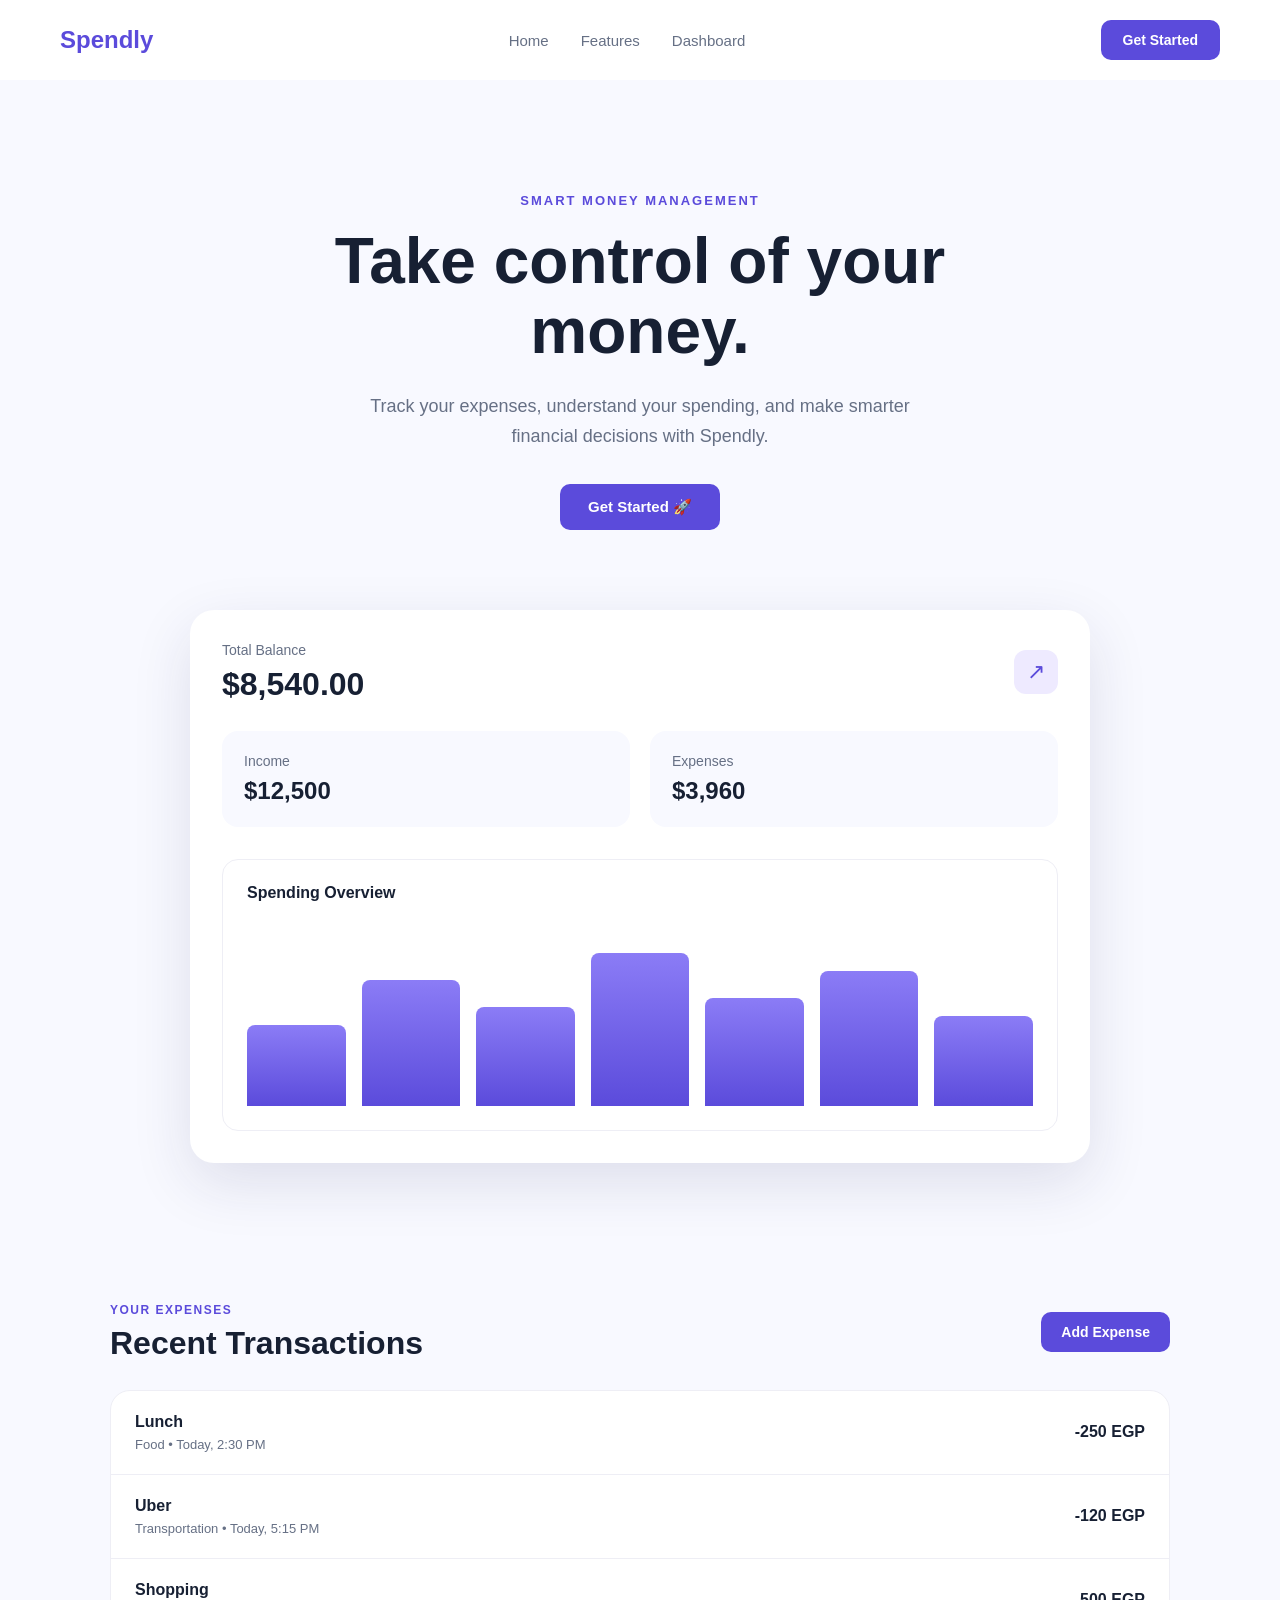
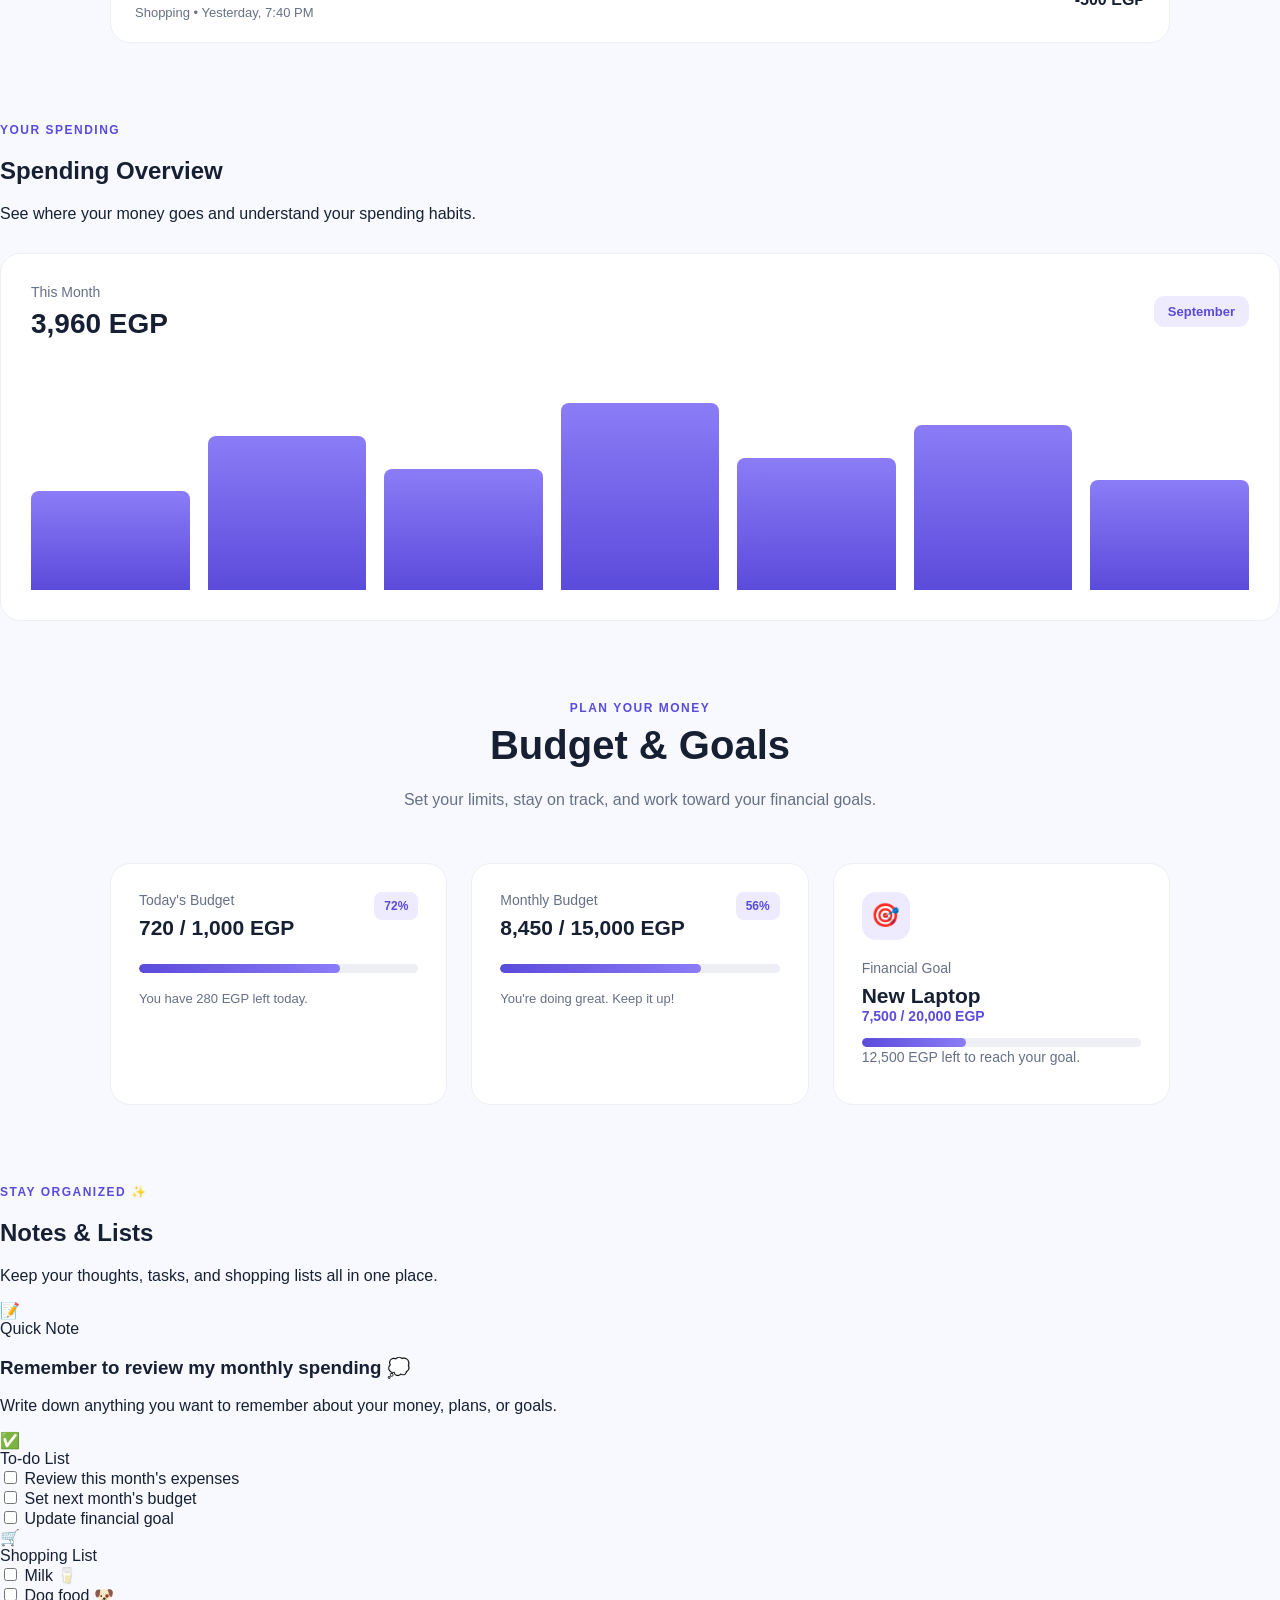
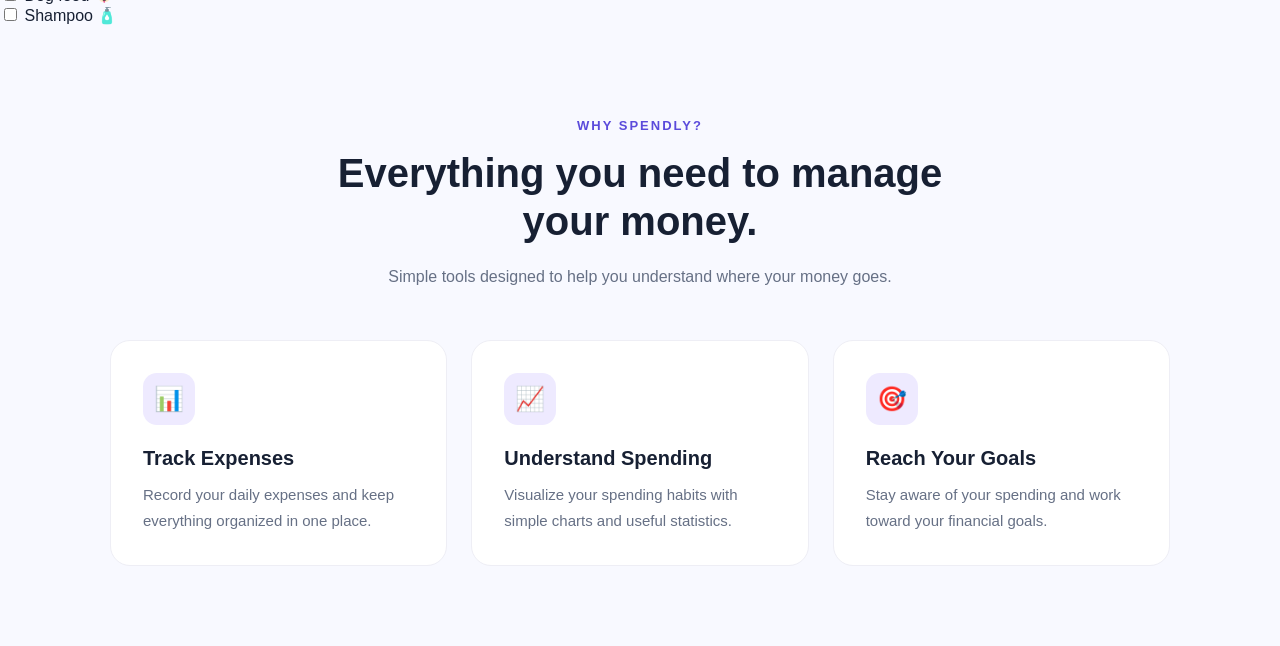
==== index.html @ 8b94278c "Create Spendly project foundation" ====
<!DOCTYPE html>
<html lang="en">

<head>
    <meta charset="UTF-8">
    <meta name="viewport" content="width=device-width, initial-scale=1.0">

    <title>Spendly</title>
    <link rel="icon" type="image/png" href="assets\spendly-logo.png"> 

    <link rel="stylesheet" href="style.css">
</head>

<body>

    <header>

        <div class="logo">Spendly</div>

        <nav>
            <a href="#">Home</a>
            <a href="#">Features</a>
            <a href="#">Dashboard</a>
        </nav>

        <button>Get Started</button>

    </header>


    <section class="hero">

        <p class="hero-label">SMART MONEY MANAGEMENT</p>

        <h1>Take control of your money.</h1>

        <p class="hero-text">
            Track your expenses, understand your spending,
            and make smarter financial decisions with Spendly.
        </p>

        <button onclick="window.location.href='pages/login.html'">
    Get Started 🚀
</button>

    </section>


    <section class="dashboard-preview">

        <div class="dashboard-header">

            <div>
                <p>Total Balance</p>
                <h2>$8,540.00</h2>
            </div>

            <span>↗</span>

        </div>


        <div class="stats">

            <div class="stat-card">
                <p>Income</p>
                <h3>$12,500</h3>
            </div>

            <div class="stat-card">
                <p>Expenses</p>
                <h3>$3,960</h3>
            </div>

        </div>


        <div class="spending">

            <p>Spending Overview</p>

            <div class="bars">

                <span></span>
                <span></span>
                <span></span>
                <span></span>
                <span></span>
                <span></span>
                <span></span>

            </div>

        </div>

    </section>


    <section class="transactions">

        <div class="transactions-header">

            <div>

                <p class="section-label">YOUR EXPENSES</p>

                <h2>Recent Transactions</h2>

            </div>

            <button>Add Expense</button>

        </div>


        <div class="transaction-list">

            <div class="transaction">

                <div>
                    <h3>Lunch</h3>
                    <p>Food • Today, 2:30 PM</p>
                </div>

                <span>-250 EGP</span>

            </div>


            <div class="transaction">

                <div>
                    <h3>Uber</h3>
                    <p>Transportation • Today, 5:15 PM</p>
                </div>

                <span>-120 EGP</span>

            </div>


            <div class="transaction">

                <div>
                    <h3>Shopping</h3>
                    <p>Shopping • Yesterday, 7:40 PM</p>
                </div>

                <span>-500 EGP</span>

            </div>

        </div>

    </section>


    <section class="spending-overview">

        <p class="section-label">YOUR SPENDING</p>

        <h2>Spending Overview</h2>

        <p class="overview-description">
            See where your money goes and understand your spending habits.
        </p>


        <div class="overview-card">

            <div class="overview-top">

                <div>
                    <p>This Month</p>
                    <h3>3,960 EGP</h3>
                </div>

                <span>September</span>

            </div>


            <div class="chart">

                <div class="chart-bar"></div>
                <div class="chart-bar"></div>
                <div class="chart-bar"></div>
                <div class="chart-bar"></div>
                <div class="chart-bar"></div>
                <div class="chart-bar"></div>
                <div class="chart-bar"></div>

            </div>

        </div>

    </section>


    <section class="budget-goals">

        <p class="section-label">PLAN YOUR MONEY</p>

        <h2>Budget & Goals</h2>

        <p class="budget-description">
            Set your limits, stay on track, and work toward your financial goals.
        </p>


        <div class="budget-grid">

            <div class="budget-card">

                <div class="budget-card-top">

                    <div>
                        <p>Today's Budget</p>
                        <h3>720 / 1,000 EGP</h3>
                    </div>

                    <span>72%</span>

                </div>


                <div class="progress-bar">
                    <div class="progress"></div>
                </div>


                <p class="budget-message">
                    You have 280 EGP left today.
                </p>

            </div>


            <div class="budget-card">

                <div class="budget-card-top">

                    <div>
                        <p>Monthly Budget</p>
                        <h3>8,450 / 15,000 EGP</h3>
                    </div>

                    <span>56%</span>

                </div>


                <div class="progress-bar">
                    <div class="progress"></div>
                </div>


                <p class="budget-message">
                    You're doing great. Keep it up!
                </p>

            </div>


            <div class="goal-card">

                <div class="goal-icon">🎯</div>

                <p>Financial Goal</p>

                <h3>New Laptop</h3>

                <span>7,500 / 20,000 EGP</span>

                <div class="progress-bar">
                    <div class="goal-progress"></div>
                </div>

                <p class="budget-message">
                    12,500 EGP left to reach your goal.
                </p>

            </div>

        </div>

    </section>





<section class="productivity">

    <p class="section-label">STAY ORGANIZED ✨</p>

    <h2>Notes & Lists</h2>

    <p class="productivity-description">
        Keep your thoughts, tasks, and shopping lists all in one place.
    </p>

    <div class="productivity-grid">

        <div class="notes-card">

            <div class="productivity-card-header">
                <div class="productivity-icon">📝</div>
                <span>Quick Note</span>
            </div>

            <h3>Remember to review my monthly spending 💭</h3>

            <p>
                Write down anything you want to remember about your money,
                plans, or goals.
            </p>

        </div>


        <div class="list-card">

            <div class="productivity-card-header">
                <div class="productivity-icon">✅</div>
                <span>To-do List</span>
            </div>

            <div class="list-item">
                <input type="checkbox">
                <span>Review this month's expenses</span>
            </div>

            <div class="list-item">
                <input type="checkbox">
                <span>Set next month's budget</span>
            </div>

            <div class="list-item">
                <input type="checkbox">
                <span>Update financial goal</span>
            </div>

        </div>


        <div class="list-card">

            <div class="productivity-card-header">
                <div class="productivity-icon">🛒</div>
                <span>Shopping List</span>
            </div>

            <div class="list-item">
                <input type="checkbox">
                <span>Milk 🥛</span>
            </div>

            <div class="list-item">
                <input type="checkbox">
                <span>Dog food 🐶</span>
            </div>

            <div class="list-item">
                <input type="checkbox">
                <span>Shampoo 🧴</span>
            </div>

        </div>

    </div>

</section>































    <section class="features">

        <p class="features-label">WHY SPENDLY?</p>

        <h2>Everything you need to manage your money.</h2>

        <p class="features-description">
            Simple tools designed to help you understand
            where your money goes.
        </p>


        <div class="feature-cards">

            <div class="feature-card">

                <div class="feature-icon">📊</div>

                <h3>Track Expenses</h3>

                <p>
                    Record your daily expenses and keep
                    everything organized in one place.
                </p>

            </div>


            <div class="feature-card">

                <div class="feature-icon">📈</div>

                <h3>Understand Spending</h3>

                <p>
                    Visualize your spending habits with
                    simple charts and useful statistics.
                </p>

            </div>


            <div class="feature-card">

                <div class="feature-icon">🎯</div>

                <h3>Reach Your Goals</h3>

                <p>
                    Stay aware of your spending and work
                    toward your financial goals.
                </p>

            </div>

        </div>

    </section>


</body>

</html>
---- style.css ----
* {
    box-sizing: border-box;
}

body {
    margin: 0;
    font-family: Arial, sans-serif;
    background-color: #f8f9ff;
    color: #172033;
}



header {
    display: flex;
    align-items: center;
    justify-content: space-between;

    padding: 20px 60px;

    background-color: white;
}

.logo {
    font-size: 24px;
    font-weight: 700;
    color: #5b4bdb;
   cursor: pointer;
}





nav {
    display: flex;
    gap: 32px;
}

nav a {
    text-decoration: none;
    color: #667085;
    font-size: 15px;
    transition: color 0.3s ease;
}

nav a:hover {
    color: #5b4bdb;
}






.hero {
    text-align: center;
    padding: 100px 20px 80px;
}

.hero-label {
    color: #5b4bdb;
    font-size: 13px;
    font-weight: 700;
    letter-spacing: 2px;
    margin-bottom: 18px;
}



.hero h1 {
    font-size: 64px;
    line-height: 1.1;
    max-width: 750px;
    margin: 0 auto 24px;
    color: #172033;
}



.hero-text {
    max-width: 600px;
    margin: 0 auto 32px;

    font-size: 18px;
    line-height: 1.7;

    color: #667085;
}



.hero button {
    border: none;

    background-color: #5b4bdb;
    color: white;

    padding: 14px 28px;

    border-radius: 10px;

    font-size: 15px;
    font-weight: 600;

    cursor: pointer;

    transition: 0.3s ease;
}


.hero button:hover {
    transform: translateY(-2px);
    box-shadow: 0 8px 20px rgba(91, 75, 219, 0.25);
}


header button {
    border: none;
    background-color: #5b4bdb;
    color: white;

    padding: 12px 22px;

    border-radius: 10px;

    font-size: 14px;
    font-weight: 600;

    cursor: pointer;
}


header button:hover {
    transform: translateY(-2px);
    box-shadow: 0 8px 20px rgba(91, 75, 219, 0.25);
}




.dashboard-preview {
    max-width: 900px;
    margin: 0 auto 100px;
    padding: 32px;

    background-color: white;

    border-radius: 24px;

    box-shadow: 0 20px 60px rgba(30, 35, 90, 0.12);
}



.dashboard-header {
    display: flex;
    align-items: center;
    justify-content: space-between;

    margin-bottom: 28px;
}

.dashboard-header p {
    margin: 0 0 8px;
    color: #667085;
    font-size: 14px;
}

.dashboard-header h2 {
    margin: 0;
    font-size: 32px;
    color: #172033;
}

.dashboard-header span {
    width: 44px;
    height: 44px;

    display: flex;
    align-items: center;
    justify-content: center;

    background-color: #eeeaff;
    color: #5b4bdb;

    border-radius: 12px;

    font-size: 22px;
}



.stats {
    display: flex;
    gap: 20px;
    margin-bottom: 32px;
}

.stat-card {
    flex: 1;

    padding: 22px;

    background-color: #f8f9ff;

    border-radius: 16px;
}

.stat-card p {
    margin: 0 0 8px;

    color: #667085;
    font-size: 14px;
}

.stat-card h3 {
    margin: 0;

    font-size: 24px;
    color: #172033;
}


.spending {
    padding: 24px;

    border: 1px solid #eeeef5;
    border-radius: 16px;
}

.spending > p {
    margin: 0 0 24px;

    font-size: 16px;
    font-weight: 600;
    color: #172033;
}




.bars {
    height: 180px;

    display: flex;
    align-items: flex-end;
    justify-content: space-between;

    gap: 16px;
}

.bars span {
    flex: 1;

    background: linear-gradient(
        to top,
        #5b4bdb,
        #8b7cf6
    );

    border-radius: 8px 8px 0 0;
}




.bars span:nth-child(1) {
    height: 45%;
}

.bars span:nth-child(2) {
    height: 70%;
}

.bars span:nth-child(3) {
    height: 55%;
}

.bars span:nth-child(4) {
    height: 85%;
}

.bars span:nth-child(5) {
    height: 60%;
}

.bars span:nth-child(6) {
    height: 75%;
}

.bars span:nth-child(7) {
    height: 50%;
}




.features {
    max-width: 1100px;
    margin: 0 auto;
    padding: 80px 20px;
    text-align: center;
}



.features-label {
    color: #5b4bdb;
    font-size: 13px;
    font-weight: 700;
    letter-spacing: 2px;
    margin-bottom: 16px;
}




.features h2 {
    max-width: 650px;
    margin: 0 auto 18px;

    font-size: 40px;
    line-height: 1.2;

    color: #172033;
}


.features-description {
    max-width: 550px;
    margin: 0 auto 50px;

    color: #667085;
    font-size: 16px;
    line-height: 1.7;
}


.feature-cards {
    display: flex;
    gap: 24px;
}


.feature-card {
    flex: 1;

    padding: 32px;

    background-color: white;

    border: 1px solid #eeeef5;
    border-radius: 20px;

    text-align: left;

    transition: transform 0.3s ease, box-shadow 0.3s ease;
}



.feature-card:hover {
    transform: translateY(-6px);

    box-shadow: 0 15px 40px rgba(30, 35, 90, 0.10);
}



.feature-icon {
    width: 52px;
    height: 52px;

    display: flex;
    align-items: center;
    justify-content: center;

    background-color: #eeeaff;

    border-radius: 14px;

    font-size: 24px;

    margin-bottom: 22px;
}



.feature-card h3 {
    margin: 0 0 12px;

    font-size: 20px;
    color: #172033;
}



.feature-card p {
    margin: 0;

    color: #667085;
    font-size: 15px;
    line-height: 1.7;
}




.transactions {
    max-width: 1100px;
    margin: 0 auto;
    padding: 40px 20px 80px;
}

.transactions-header {
    display: flex;
    align-items: center;
    justify-content: space-between;

    margin-bottom: 28px;
}


.section-label {
    margin: 0 0 8px;

    color: #5b4bdb;
    font-size: 12px;
    font-weight: 700;
    letter-spacing: 1.5px;
}

.transactions-header h2 {
    margin: 0;

    font-size: 32px;
    color: #172033;
}

.transactions-header button {
    border: none;

    background-color: #5b4bdb;
    color: white;

    padding: 12px 20px;

    border-radius: 10px;

    font-size: 14px;
    font-weight: 600;

    cursor: pointer;

    transition: 0.3s ease;
}

.transactions-header button:hover {
    transform: translateY(-2px);
    box-shadow: 0 8px 20px rgba(91, 75, 219, 0.25);
}


.transaction-list {
    background-color: white;

    border: 1px solid #eeeef5;
    border-radius: 20px;

    overflow: hidden;
}


.transaction {
    display: flex;
    align-items: center;
    justify-content: space-between;

    padding: 22px 24px;

    border-bottom: 1px solid #eeeef5;
}

.transaction:last-child {
    border-bottom: none;
}

.transaction h3 {
    margin: 0 0 6px;

    font-size: 16px;
    color: #172033;
}

.transaction p {
    margin: 0;

    font-size: 13px;
    color: #667085;
}

.transaction > span {
    font-size: 16px;
    font-weight: 700;
    color: #172033;
}



.overview-card {
    margin-top: 30px;
    padding: 30px;
    background-color: white;
    border: 1px solid #eeeef5;
    border-radius: 20px;
}

.overview-top {
    display: flex;
    align-items: center;
    justify-content: space-between;
    margin-bottom: 30px;
}

.overview-top p {
    margin: 0 0 8px;
    color: #667085;
    font-size: 14px;
}

.overview-top h3 {
    margin: 0;
    font-size: 28px;
    color: #172033;
}

.overview-top span {
    padding: 8px 14px;
    background-color: #eeeaff;
    color: #5b4bdb;
    border-radius: 10px;
    font-size: 13px;
    font-weight: 600;
}

.chart {
    height: 220px;
    display: flex;
    align-items: flex-end;
    gap: 18px;
}

.chart-bar {
    flex: 1;
    background: linear-gradient(to top, #5b4bdb, #8b7cf6);
    border-radius: 8px 8px 0 0;
}

.chart-bar:nth-child(1) { height: 45%; }
.chart-bar:nth-child(2) { height: 70%; }
.chart-bar:nth-child(3) { height: 55%; }
.chart-bar:nth-child(4) { height: 85%; }
.chart-bar:nth-child(5) { height: 60%; }
.chart-bar:nth-child(6) { height: 75%; }
.chart-bar:nth-child(7) { height: 50%; }







.budget-goals {
    max-width: 1100px;
    margin: 0 auto;
    padding: 80px 20px;
}

.budget-goals > .section-label,
.budget-goals > h2,
.budget-description {
    text-align: center;
}

.budget-goals h2 {
    margin: 0 auto 18px;
    font-size: 40px;
    color: #172033;
}

.budget-description {
    max-width: 550px;
    margin: 0 auto 50px;
    color: #667085;
    font-size: 16px;
    line-height: 1.7;
}

.budget-grid {
    display: grid;
    grid-template-columns: repeat(3, 1fr);
    gap: 24px;
}

.budget-card,
.goal-card {
    padding: 28px;
    background-color: white;
    border: 1px solid #eeeef5;
    border-radius: 20px;
    transition: transform 0.3s ease, box-shadow 0.3s ease;
}

.budget-card:hover,
.goal-card:hover {
    transform: translateY(-5px);
    box-shadow: 0 15px 40px rgba(30, 35, 90, 0.10);
}

.budget-card-top {
    display: flex;
    align-items: flex-start;
    justify-content: space-between;
    gap: 15px;
    margin-bottom: 24px;
}

.budget-card-top p,
.goal-card > p {
    margin: 0 0 8px;
    color: #667085;
    font-size: 14px;
}

.budget-card h3,
.goal-card h3 {
    margin: 0;
    font-size: 21px;
    color: #172033;
}

.budget-card-top span {
    padding: 7px 10px;
    background-color: #eeeaff;
    color: #5b4bdb;
    border-radius: 8px;
    font-size: 12px;
    font-weight: 700;
}

.progress-bar {
    width: 100%;
    height: 9px;
    background-color: #eeeef5;
    border-radius: 20px;
    overflow: hidden;
}

.progress {
    width: 72%;
    height: 100%;
    background: linear-gradient(to right, #5b4bdb, #8b7cf6);
    border-radius: 20px;
}

.goal-progress {
    width: 37.5%;
    height: 100%;
    background: linear-gradient(to right, #5b4bdb, #8b7cf6);
    border-radius: 20px;
}

.budget-message {
    margin: 16px 0 0;
    color: #667085;
    font-size: 13px;
    line-height: 1.5;
}

.goal-icon {
    width: 48px;
    height: 48px;
    display: flex;
    align-items: center;
    justify-content: center;
    margin-bottom: 20px;
    background-color: #eeeaff;
    border-radius: 14px;
    font-size: 23px;
}

.goal-card > span {
    display: block;
    margin: 0 0 14px;
    color: #5b4bdb;
    font-size: 14px;
    font-weight: 600;
}
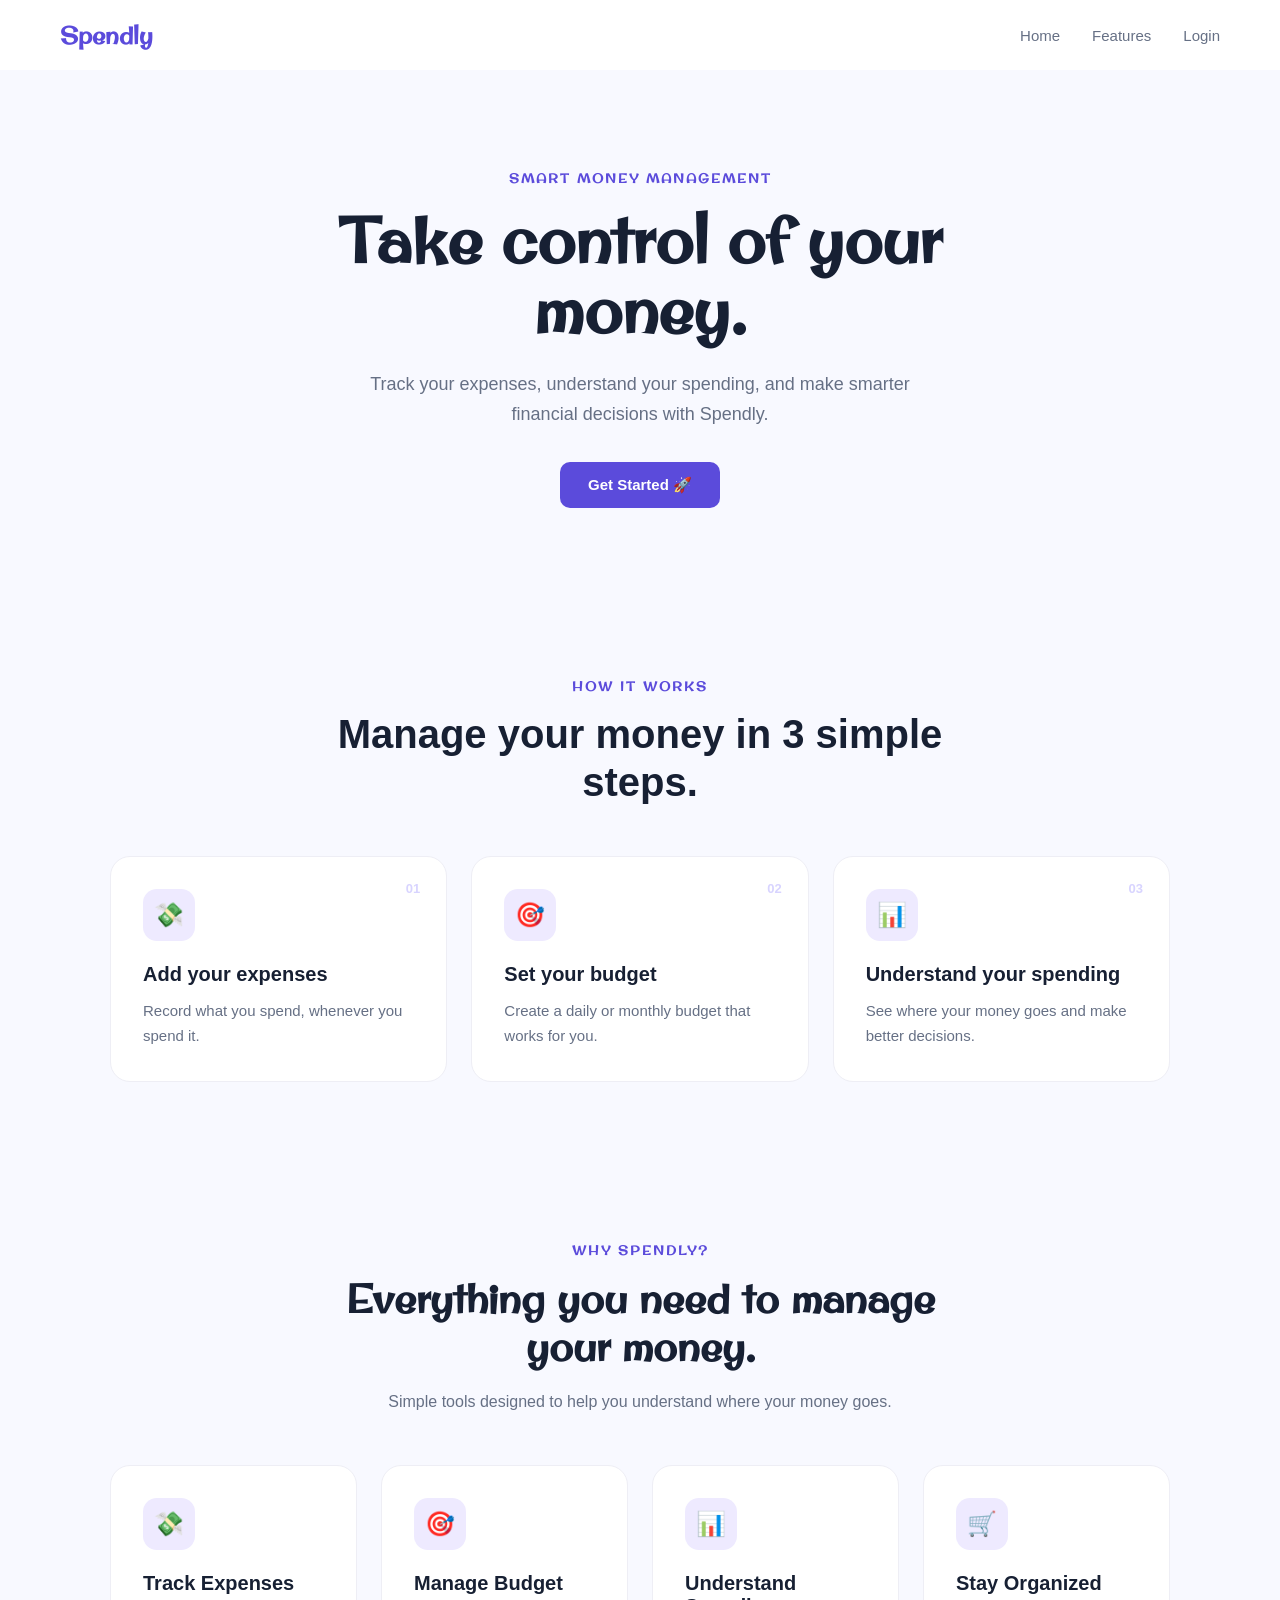
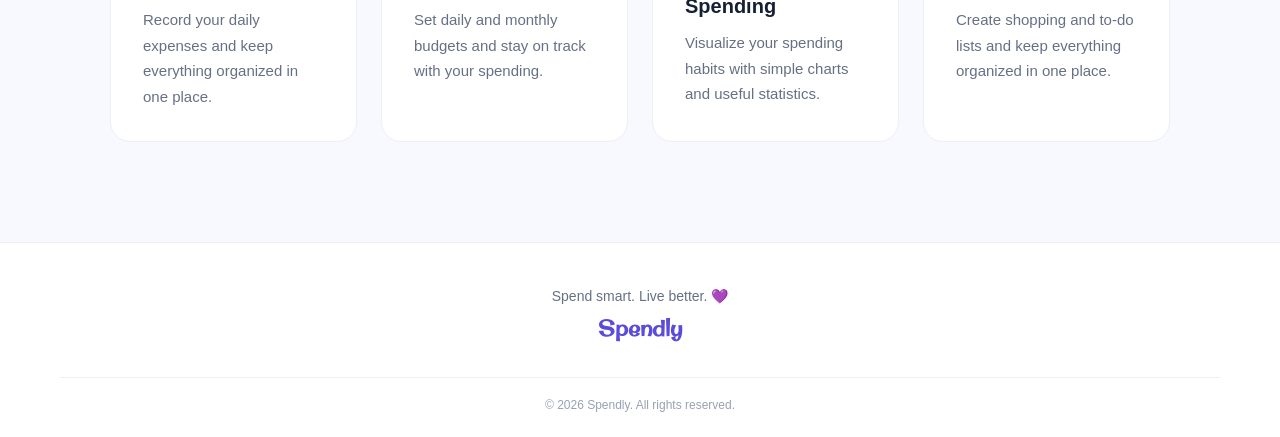
==== commit ceffb984: "Update Spendly frontend" ====
--- a/index.html
+++ b/index.html
@@ -6,28 +6,43 @@
     <meta name="viewport" content="width=device-width, initial-scale=1.0">
 
     <title>Spendly</title>
-    <link rel="icon" type="image/png" href="assets\spendly-logo.png"> 
+
+    <link rel="icon" type="image/png" href="assets/spendly-logo.png">
+
+    <link rel="preconnect" href="https://fonts.googleapis.com">
+    <link rel="preconnect" href="https://fonts.gstatic.com" crossorigin>
+
+    <link
+        href="https://fonts.googleapis.com/css2?family=Original+Surfer&display=swap"
+        rel="stylesheet"
+    >
 
     <link rel="stylesheet" href="style.css">
 </head>
 
 <body>
 
+    <!-- Splash Screen -->
+    <div class="splash-screen">
+        <img src="assets/spendly-logo.png" alt="Spendly logo">
+    </div>
+
+
+    <!-- Header -->
     <header>
 
         <div class="logo">Spendly</div>
 
         <nav>
             <a href="#">Home</a>
-            <a href="#">Features</a>
-            <a href="#">Dashboard</a>
+            <a href="#features">Features</a>
+            <a href="pages/login.html">Login</a>
         </nav>
 
-        <button>Get Started</button>
-
     </header>
 
 
+    <!-- Hero -->
     <section class="hero">
 
         <p class="hero-label">SMART MONEY MANAGEMENT</p>
@@ -40,369 +55,72 @@
         </p>
 
         <button onclick="window.location.href='pages/login.html'">
-    Get Started 🚀
-</button>
+            Get Started 🚀
+        </button>
 
     </section>
 
 
-    <section class="dashboard-preview">
-
-        <div class="dashboard-header">
-
-            <div>
-                <p>Total Balance</p>
-                <h2>$8,540.00</h2>
-            </div>
-
-            <span>↗</span>
+    <!-- How It Works -->
+    <section class="how-it-works">
+
+        <p class="section-label">HOW IT WORKS</p>
+
+        <h2>Manage your money in 3 simple steps.</h2>
+
+        <div class="steps-container">
+
+            <div class="step-card">
+
+                <span class="step-number">01</span>
+
+                <div class="step-icon">💸</div>
+
+                <h3>Add your expenses</h3>
+
+                <p>
+                    Record what you spend, whenever you spend it.
+                </p>
+
+            </div>
+
+
+            <div class="step-card">
+
+                <span class="step-number">02</span>
+
+                <div class="step-icon">🎯</div>
+
+                <h3>Set your budget</h3>
+
+                <p>
+                    Create a daily or monthly budget that works for you.
+                </p>
+
+            </div>
+
+
+            <div class="step-card">
+
+                <span class="step-number">03</span>
+
+                <div class="step-icon">📊</div>
+
+                <h3>Understand your spending</h3>
+
+                <p>
+                    See where your money goes and make better decisions.
+                </p>
+
+            </div>
 
         </div>
 
-
-        <div class="stats">
-
-            <div class="stat-card">
-                <p>Income</p>
-                <h3>$12,500</h3>
-            </div>
-
-            <div class="stat-card">
-                <p>Expenses</p>
-                <h3>$3,960</h3>
-            </div>
-
-        </div>
-
-
-        <div class="spending">
-
-            <p>Spending Overview</p>
-
-            <div class="bars">
-
-                <span></span>
-                <span></span>
-                <span></span>
-                <span></span>
-                <span></span>
-                <span></span>
-                <span></span>
-
-            </div>
-
-        </div>
-
     </section>
 
 
-    <section class="transactions">
-
-        <div class="transactions-header">
-
-            <div>
-
-                <p class="section-label">YOUR EXPENSES</p>
-
-                <h2>Recent Transactions</h2>
-
-            </div>
-
-            <button>Add Expense</button>
-
-        </div>
-
-
-        <div class="transaction-list">
-
-            <div class="transaction">
-
-                <div>
-                    <h3>Lunch</h3>
-                    <p>Food • Today, 2:30 PM</p>
-                </div>
-
-                <span>-250 EGP</span>
-
-            </div>
-
-
-            <div class="transaction">
-
-                <div>
-                    <h3>Uber</h3>
-                    <p>Transportation • Today, 5:15 PM</p>
-                </div>
-
-                <span>-120 EGP</span>
-
-            </div>
-
-
-            <div class="transaction">
-
-                <div>
-                    <h3>Shopping</h3>
-                    <p>Shopping • Yesterday, 7:40 PM</p>
-                </div>
-
-                <span>-500 EGP</span>
-
-            </div>
-
-        </div>
-
-    </section>
-
-
-    <section class="spending-overview">
-
-        <p class="section-label">YOUR SPENDING</p>
-
-        <h2>Spending Overview</h2>
-
-        <p class="overview-description">
-            See where your money goes and understand your spending habits.
-        </p>
-
-
-        <div class="overview-card">
-
-            <div class="overview-top">
-
-                <div>
-                    <p>This Month</p>
-                    <h3>3,960 EGP</h3>
-                </div>
-
-                <span>September</span>
-
-            </div>
-
-
-            <div class="chart">
-
-                <div class="chart-bar"></div>
-                <div class="chart-bar"></div>
-                <div class="chart-bar"></div>
-                <div class="chart-bar"></div>
-                <div class="chart-bar"></div>
-                <div class="chart-bar"></div>
-                <div class="chart-bar"></div>
-
-            </div>
-
-        </div>
-
-    </section>
-
-
-    <section class="budget-goals">
-
-        <p class="section-label">PLAN YOUR MONEY</p>
-
-        <h2>Budget & Goals</h2>
-
-        <p class="budget-description">
-            Set your limits, stay on track, and work toward your financial goals.
-        </p>
-
-
-        <div class="budget-grid">
-
-            <div class="budget-card">
-
-                <div class="budget-card-top">
-
-                    <div>
-                        <p>Today's Budget</p>
-                        <h3>720 / 1,000 EGP</h3>
-                    </div>
-
-                    <span>72%</span>
-
-                </div>
-
-
-                <div class="progress-bar">
-                    <div class="progress"></div>
-                </div>
-
-
-                <p class="budget-message">
-                    You have 280 EGP left today.
-                </p>
-
-            </div>
-
-
-            <div class="budget-card">
-
-                <div class="budget-card-top">
-
-                    <div>
-                        <p>Monthly Budget</p>
-                        <h3>8,450 / 15,000 EGP</h3>
-                    </div>
-
-                    <span>56%</span>
-
-                </div>
-
-
-                <div class="progress-bar">
-                    <div class="progress"></div>
-                </div>
-
-
-                <p class="budget-message">
-                    You're doing great. Keep it up!
-                </p>
-
-            </div>
-
-
-            <div class="goal-card">
-
-                <div class="goal-icon">🎯</div>
-
-                <p>Financial Goal</p>
-
-                <h3>New Laptop</h3>
-
-                <span>7,500 / 20,000 EGP</span>
-
-                <div class="progress-bar">
-                    <div class="goal-progress"></div>
-                </div>
-
-                <p class="budget-message">
-                    12,500 EGP left to reach your goal.
-                </p>
-
-            </div>
-
-        </div>
-
-    </section>
-
-
-
-
-
-<section class="productivity">
-
-    <p class="section-label">STAY ORGANIZED ✨</p>
-
-    <h2>Notes & Lists</h2>
-
-    <p class="productivity-description">
-        Keep your thoughts, tasks, and shopping lists all in one place.
-    </p>
-
-    <div class="productivity-grid">
-
-        <div class="notes-card">
-
-            <div class="productivity-card-header">
-                <div class="productivity-icon">📝</div>
-                <span>Quick Note</span>
-            </div>
-
-            <h3>Remember to review my monthly spending 💭</h3>
-
-            <p>
-                Write down anything you want to remember about your money,
-                plans, or goals.
-            </p>
-
-        </div>
-
-
-        <div class="list-card">
-
-            <div class="productivity-card-header">
-                <div class="productivity-icon">✅</div>
-                <span>To-do List</span>
-            </div>
-
-            <div class="list-item">
-                <input type="checkbox">
-                <span>Review this month's expenses</span>
-            </div>
-
-            <div class="list-item">
-                <input type="checkbox">
-                <span>Set next month's budget</span>
-            </div>
-
-            <div class="list-item">
-                <input type="checkbox">
-                <span>Update financial goal</span>
-            </div>
-
-        </div>
-
-
-        <div class="list-card">
-
-            <div class="productivity-card-header">
-                <div class="productivity-icon">🛒</div>
-                <span>Shopping List</span>
-            </div>
-
-            <div class="list-item">
-                <input type="checkbox">
-                <span>Milk 🥛</span>
-            </div>
-
-            <div class="list-item">
-                <input type="checkbox">
-                <span>Dog food 🐶</span>
-            </div>
-
-            <div class="list-item">
-                <input type="checkbox">
-                <span>Shampoo 🧴</span>
-            </div>
-
-        </div>
-
-    </div>
-
-</section>
-
-
-
-
-
-
-
-
-
-
-
-
-
-
-
-
-
-
-
-
-
-
-
-
-
-
-
-
-
-
-
-    <section class="features">
+    <!-- Features -->
+    <section class="features" id="features">
 
         <p class="features-label">WHY SPENDLY?</p>
 
@@ -416,9 +134,10 @@
 
         <div class="feature-cards">
 
-            <div class="feature-card">
-
-                <div class="feature-icon">📊</div>
+            <!-- Track Expenses -->
+            <div class="feature-card">
+
+                <div class="feature-icon">💸</div>
 
                 <h3>Track Expenses</h3>
 
@@ -430,9 +149,25 @@
             </div>
 
 
-            <div class="feature-card">
-
-                <div class="feature-icon">📈</div>
+            <!-- Manage Budget -->
+            <div class="feature-card">
+
+                <div class="feature-icon">🎯</div>
+
+                <h3>Manage Budget</h3>
+
+                <p>
+                    Set daily and monthly budgets and
+                    stay on track with your spending.
+                </p>
+
+            </div>
+
+
+            <!-- Understand Spending -->
+            <div class="feature-card">
+
+                <div class="feature-icon">📊</div>
 
                 <h3>Understand Spending</h3>
 
@@ -444,15 +179,16 @@
             </div>
 
 
-            <div class="feature-card">
-
-                <div class="feature-icon">🎯</div>
-
-                <h3>Reach Your Goals</h3>
-
-                <p>
-                    Stay aware of your spending and work
-                    toward your financial goals.
+            <!-- Stay Organized -->
+            <div class="feature-card">
+
+                <div class="feature-icon">🛒</div>
+
+                <h3>Stay Organized</h3>
+
+                <p>
+                    Create shopping and to-do lists and
+                    keep everything organized in one place.
                 </p>
 
             </div>
@@ -462,6 +198,24 @@
     </section>
 
 
+
+    <footer>
+
+    <div class="footer-brand">
+
+        <p class="footer-tagline">Spend smart. Live better. 💜</p>
+
+        <div class="logo">Spendly</div>
+
+    </div>
+
+    <div class="footer-bottom">
+        <p>© 2026 Spendly. All rights reserved.</p>
+    </div>
+
+</footer>
+
+
 </body>
 
 </html>
--- a/style.css
+++ b/style.css
@@ -10,6 +10,9 @@
 }
 
 
+/* ============================= */
+/* Header */
+/* ============================= */
 
 header {
     display: flex;
@@ -22,15 +25,12 @@
 }
 
 .logo {
+    font-family: "Original Surfer", cursive;
     font-size: 24px;
     font-weight: 700;
     color: #5b4bdb;
-   cursor: pointer;
-}
-
-
-
-
+    cursor: pointer;
+}
 
 nav {
     display: flex;
@@ -41,6 +41,7 @@
     text-decoration: none;
     color: #667085;
     font-size: 15px;
+
     transition: color 0.3s ease;
 }
 
@@ -49,55 +50,55 @@
 }
 
 
-
-
-
+/* ============================= */
+/* Hero */
+/* ============================= */
 
 .hero {
     text-align: center;
-    padding: 100px 20px 80px;
+
+    padding: 100px 20px 90px;
 }
 
 .hero-label {
+    margin: 0 0 18px;
+
     color: #5b4bdb;
+    font-family: "Original Surfer", cursive;
     font-size: 13px;
     font-weight: 700;
     letter-spacing: 2px;
-    margin-bottom: 18px;
-}
-
-
+}
 
 .hero h1 {
+    max-width: 750px;
+
+    margin: 0 auto 24px;
+
+    color: #172033;
+    font-family: "Original Surfer", cursive;
     font-size: 64px;
     line-height: 1.1;
-    max-width: 750px;
-    margin: 0 auto 24px;
-    color: #172033;
-}
-
-
+}
 
 .hero-text {
     max-width: 600px;
+
     margin: 0 auto 32px;
 
+    color: #667085;
     font-size: 18px;
     line-height: 1.7;
-
-    color: #667085;
-}
-
-
+}
 
 .hero button {
     border: none;
 
+    padding: 14px 28px;
+
     background-color: #5b4bdb;
     color: white;
 
-    padding: 14px 28px;
-
     border-radius: 10px;
 
     font-size: 15px;
@@ -108,244 +109,182 @@
     transition: 0.3s ease;
 }
 
-
 .hero button:hover {
     transform: translateY(-2px);
+
     box-shadow: 0 8px 20px rgba(91, 75, 219, 0.25);
 }
 
 
-header button {
-    border: none;
-    background-color: #5b4bdb;
-    color: white;
-
-    padding: 12px 22px;
-
-    border-radius: 10px;
-
-    font-size: 14px;
-    font-weight: 600;
-
-    cursor: pointer;
-}
-
-
-header button:hover {
-    transform: translateY(-2px);
-    box-shadow: 0 8px 20px rgba(91, 75, 219, 0.25);
-}
-
-
-
-
-.dashboard-preview {
-    max-width: 900px;
-    margin: 0 auto 100px;
+/* ============================= */
+/* How It Works */
+/* ============================= */
+
+.how-it-works {
+    max-width: 1100px;
+
+    margin: 0 auto;
+
+    padding: 80px 20px;
+
+    text-align: center;
+}
+
+.section-label {
+    margin: 0 0 16px;
+
+    color: #5b4bdb;
+    font-family: "Original Surfer", cursive;
+    font-size: 13px;
+    font-weight: 700;
+    letter-spacing: 2px;
+}
+
+.how-it-works h2 {
+    max-width: 650px;
+
+    margin: 0 auto 50px;
+
+    color: #172033;
+    font-size: 40px;
+    line-height: 1.2;
+}
+
+.steps-container {
+    display: flex;
+    gap: 24px;
+}
+
+.step-card {
+    position: relative;
+
+    flex: 1;
+
     padding: 32px;
 
     background-color: white;
 
-    border-radius: 24px;
-
-    box-shadow: 0 20px 60px rgba(30, 35, 90, 0.12);
-}
-
-
-
-.dashboard-header {
-    display: flex;
-    align-items: center;
-    justify-content: space-between;
-
-    margin-bottom: 28px;
-}
-
-.dashboard-header p {
-    margin: 0 0 8px;
-    color: #667085;
-    font-size: 14px;
-}
-
-.dashboard-header h2 {
-    margin: 0;
-    font-size: 32px;
-    color: #172033;
-}
-
-.dashboard-header span {
-    width: 44px;
-    height: 44px;
+    border: 1px solid #eeeef5;
+    border-radius: 20px;
+
+    text-align: left;
+
+    transition:
+        transform 0.3s ease,
+        box-shadow 0.3s ease;
+}
+
+.step-card:hover {
+    transform: translateY(-6px);
+
+    box-shadow: 0 15px 40px rgba(30, 35, 90, 0.10);
+}
+
+.step-number {
+    position: absolute;
+
+    top: 24px;
+    right: 26px;
+
+    color: #d8d4ff;
+
+    font-size: 13px;
+    font-weight: 700;
+}
+
+.step-icon {
+    width: 52px;
+    height: 52px;
 
     display: flex;
     align-items: center;
     justify-content: center;
 
+    margin-bottom: 22px;
+
     background-color: #eeeaff;
-    color: #5b4bdb;
-
-    border-radius: 12px;
-
-    font-size: 22px;
-}
-
-
-
-.stats {
-    display: flex;
-    gap: 20px;
-    margin-bottom: 32px;
-}
-
-.stat-card {
-    flex: 1;
-
-    padding: 22px;
-
-    background-color: #f8f9ff;
-
-    border-radius: 16px;
-}
-
-.stat-card p {
-    margin: 0 0 8px;
+
+    border-radius: 14px;
+
+    font-size: 24px;
+}
+
+.step-card h3 {
+    margin: 0 0 12px;
+
+    color: #172033;
+
+    font-size: 20px;
+}
+
+.step-card p {
+    margin: 0;
 
     color: #667085;
-    font-size: 14px;
-}
-
-.stat-card h3 {
-    margin: 0;
-
-    font-size: 24px;
-    color: #172033;
-}
-
-
-.spending {
-    padding: 24px;
-
-    border: 1px solid #eeeef5;
-    border-radius: 16px;
-}
-
-.spending > p {
-    margin: 0 0 24px;
-
-    font-size: 16px;
-    font-weight: 600;
-    color: #172033;
-}
-
-
-
-
-.bars {
-    height: 180px;
-
-    display: flex;
-    align-items: flex-end;
-    justify-content: space-between;
-
-    gap: 16px;
-}
-
-.bars span {
-    flex: 1;
-
-    background: linear-gradient(
-        to top,
-        #5b4bdb,
-        #8b7cf6
-    );
-
-    border-radius: 8px 8px 0 0;
-}
-
-
-
-
-.bars span:nth-child(1) {
-    height: 45%;
-}
-
-.bars span:nth-child(2) {
-    height: 70%;
-}
-
-.bars span:nth-child(3) {
-    height: 55%;
-}
-
-.bars span:nth-child(4) {
-    height: 85%;
-}
-
-.bars span:nth-child(5) {
-    height: 60%;
-}
-
-.bars span:nth-child(6) {
-    height: 75%;
-}
-
-.bars span:nth-child(7) {
-    height: 50%;
-}
-
-
-
+
+    font-size: 15px;
+    line-height: 1.7;
+}
+
+
+/* ============================= */
+/* Features */
+/* ============================= */
 
 .features {
     max-width: 1100px;
+
     margin: 0 auto;
-    padding: 80px 20px;
+
+    padding: 80px 20px 100px;
+
     text-align: center;
 }
 
-
-
 .features-label {
+    margin: 0 0 16px;
+
     color: #5b4bdb;
+
+    font-family: "Original Surfer", cursive;
     font-size: 13px;
     font-weight: 700;
+
     letter-spacing: 2px;
-    margin-bottom: 16px;
-}
-
-
-
+}
 
 .features h2 {
     max-width: 650px;
+
     margin: 0 auto 18px;
 
+    color: #172033;
+
+    font-family: "Original Surfer", cursive;
     font-size: 40px;
     line-height: 1.2;
-
-    color: #172033;
-}
-
+}
 
 .features-description {
     max-width: 550px;
+
     margin: 0 auto 50px;
 
     color: #667085;
+
     font-size: 16px;
     line-height: 1.7;
 }
 
-
 .feature-cards {
-    display: flex;
+    display: grid;
+
+    grid-template-columns: repeat(4, 1fr);
+
     gap: 24px;
 }
 
-
 .feature-card {
-    flex: 1;
-
     padding: 32px;
 
     background-color: white;
@@ -355,18 +294,16 @@
 
     text-align: left;
 
-    transition: transform 0.3s ease, box-shadow 0.3s ease;
-}
-
-
+    transition:
+        transform 0.3s ease,
+        box-shadow 0.3s ease;
+}
 
 .feature-card:hover {
     transform: translateY(-6px);
 
     box-shadow: 0 15px 40px rgba(30, 35, 90, 0.10);
 }
-
-
 
 .feature-icon {
     width: 52px;
@@ -376,324 +313,217 @@
     align-items: center;
     justify-content: center;
 
+    margin-bottom: 22px;
+
     background-color: #eeeaff;
 
     border-radius: 14px;
 
     font-size: 24px;
-
-    margin-bottom: 22px;
-}
-
-
+}
 
 .feature-card h3 {
     margin: 0 0 12px;
 
+    color: #172033;
+
     font-size: 20px;
-    color: #172033;
-}
-
-
+}
 
 .feature-card p {
     margin: 0;
 
     color: #667085;
+
     font-size: 15px;
     line-height: 1.7;
 }
 
 
-
-
-.transactions {
-    max-width: 1100px;
-    margin: 0 auto;
-    padding: 40px 20px 80px;
-}
-
-.transactions-header {
-    display: flex;
-    align-items: center;
-    justify-content: space-between;
-
-    margin-bottom: 28px;
-}
-
-
-.section-label {
-    margin: 0 0 8px;
-
-    color: #5b4bdb;
+/* ============================= */
+/* Footer */
+/* ============================= */
+
+footer {
+    padding: 45px 60px 25px;
+
+    background-color: white;
+
+    border-top: 1px solid #eeeef5;
+}
+
+.footer-brand {
+    text-align: center;
+}
+
+.footer-tagline {
+    margin: 0 0 10px;
+
+    color: #667085;
+
+    font-size: 14px;
+}
+
+.footer-brand .logo {
+    font-size: 22px;
+}
+
+.footer-bottom {
+    margin-top: 35px;
+
+    padding-top: 20px;
+
+    border-top: 1px solid #eeeef5;
+
+    text-align: center;
+}
+
+.footer-bottom p {
+    margin: 0;
+
+    color: #98a2b3;
+
     font-size: 12px;
-    font-weight: 700;
-    letter-spacing: 1.5px;
-}
-
-.transactions-header h2 {
-    margin: 0;
-
-    font-size: 32px;
-    color: #172033;
-}
-
-.transactions-header button {
-    border: none;
-
-    background-color: #5b4bdb;
-    color: white;
-
-    padding: 12px 20px;
-
-    border-radius: 10px;
-
-    font-size: 14px;
-    font-weight: 600;
-
-    cursor: pointer;
-
-    transition: 0.3s ease;
-}
-
-.transactions-header button:hover {
-    transform: translateY(-2px);
-    box-shadow: 0 8px 20px rgba(91, 75, 219, 0.25);
-}
-
-
-.transaction-list {
-    background-color: white;
-
-    border: 1px solid #eeeef5;
-    border-radius: 20px;
-
-    overflow: hidden;
-}
-
-
-.transaction {
-    display: flex;
-    align-items: center;
-    justify-content: space-between;
-
-    padding: 22px 24px;
-
-    border-bottom: 1px solid #eeeef5;
-}
-
-.transaction:last-child {
-    border-bottom: none;
-}
-
-.transaction h3 {
-    margin: 0 0 6px;
-
-    font-size: 16px;
-    color: #172033;
-}
-
-.transaction p {
-    margin: 0;
-
-    font-size: 13px;
-    color: #667085;
-}
-
-.transaction > span {
-    font-size: 16px;
-    font-weight: 700;
-    color: #172033;
-}
-
-
-
-.overview-card {
-    margin-top: 30px;
-    padding: 30px;
-    background-color: white;
-    border: 1px solid #eeeef5;
-    border-radius: 20px;
-}
-
-.overview-top {
-    display: flex;
-    align-items: center;
-    justify-content: space-between;
-    margin-bottom: 30px;
-}
-
-.overview-top p {
-    margin: 0 0 8px;
-    color: #667085;
-    font-size: 14px;
-}
-
-.overview-top h3 {
-    margin: 0;
-    font-size: 28px;
-    color: #172033;
-}
-
-.overview-top span {
-    padding: 8px 14px;
-    background-color: #eeeaff;
-    color: #5b4bdb;
-    border-radius: 10px;
-    font-size: 13px;
-    font-weight: 600;
-}
-
-.chart {
-    height: 220px;
-    display: flex;
-    align-items: flex-end;
-    gap: 18px;
-}
-
-.chart-bar {
-    flex: 1;
-    background: linear-gradient(to top, #5b4bdb, #8b7cf6);
-    border-radius: 8px 8px 0 0;
-}
-
-.chart-bar:nth-child(1) { height: 45%; }
-.chart-bar:nth-child(2) { height: 70%; }
-.chart-bar:nth-child(3) { height: 55%; }
-.chart-bar:nth-child(4) { height: 85%; }
-.chart-bar:nth-child(5) { height: 60%; }
-.chart-bar:nth-child(6) { height: 75%; }
-.chart-bar:nth-child(7) { height: 50%; }
-
-
-
-
-
-
-
-.budget-goals {
-    max-width: 1100px;
-    margin: 0 auto;
-    padding: 80px 20px;
-}
-
-.budget-goals > .section-label,
-.budget-goals > h2,
-.budget-description {
-    text-align: center;
-}
-
-.budget-goals h2 {
-    margin: 0 auto 18px;
-    font-size: 40px;
-    color: #172033;
-}
-
-.budget-description {
-    max-width: 550px;
-    margin: 0 auto 50px;
-    color: #667085;
-    font-size: 16px;
-    line-height: 1.7;
-}
-
-.budget-grid {
-    display: grid;
-    grid-template-columns: repeat(3, 1fr);
-    gap: 24px;
-}
-
-.budget-card,
-.goal-card {
-    padding: 28px;
-    background-color: white;
-    border: 1px solid #eeeef5;
-    border-radius: 20px;
-    transition: transform 0.3s ease, box-shadow 0.3s ease;
-}
-
-.budget-card:hover,
-.goal-card:hover {
-    transform: translateY(-5px);
-    box-shadow: 0 15px 40px rgba(30, 35, 90, 0.10);
-}
-
-.budget-card-top {
-    display: flex;
-    align-items: flex-start;
-    justify-content: space-between;
-    gap: 15px;
-    margin-bottom: 24px;
-}
-
-.budget-card-top p,
-.goal-card > p {
-    margin: 0 0 8px;
-    color: #667085;
-    font-size: 14px;
-}
-
-.budget-card h3,
-.goal-card h3 {
-    margin: 0;
-    font-size: 21px;
-    color: #172033;
-}
-
-.budget-card-top span {
-    padding: 7px 10px;
-    background-color: #eeeaff;
-    color: #5b4bdb;
-    border-radius: 8px;
-    font-size: 12px;
-    font-weight: 700;
-}
-
-.progress-bar {
-    width: 100%;
-    height: 9px;
-    background-color: #eeeef5;
-    border-radius: 20px;
-    overflow: hidden;
-}
-
-.progress {
-    width: 72%;
-    height: 100%;
-    background: linear-gradient(to right, #5b4bdb, #8b7cf6);
-    border-radius: 20px;
-}
-
-.goal-progress {
-    width: 37.5%;
-    height: 100%;
-    background: linear-gradient(to right, #5b4bdb, #8b7cf6);
-    border-radius: 20px;
-}
-
-.budget-message {
-    margin: 16px 0 0;
-    color: #667085;
-    font-size: 13px;
-    line-height: 1.5;
-}
-
-.goal-icon {
-    width: 48px;
-    height: 48px;
+}
+
+
+/* ============================= */
+/* Splash Screen */
+/* ============================= */
+
+.splash-screen {
+    position: fixed;
+
+    inset: 0;
+
     display: flex;
     align-items: center;
     justify-content: center;
-    margin-bottom: 20px;
-    background-color: #eeeaff;
-    border-radius: 14px;
-    font-size: 23px;
-}
-
-.goal-card > span {
-    display: block;
-    margin: 0 0 14px;
-    color: #5b4bdb;
-    font-size: 14px;
-    font-weight: 600;
+
+    background: #f7f5ff;
+
+    z-index: 9999;
+
+    animation: splashFade 3s ease forwards;
+}
+
+.splash-screen img {
+    width: 400px;
+    height: 400px;
+
+    object-fit: cover;
+
+    animation: logoPop 3s ease;
+}
+
+@keyframes logoPop {
+    0% {
+        opacity: 0;
+        transform: scale(0.7);
+    }
+
+    40% {
+        opacity: 1;
+        transform: scale(1.05);
+    }
+
+    70% {
+        opacity: 1;
+        transform: scale(1);
+    }
+
+    100% {
+        opacity: 1;
+        transform: scale(1);
+    }
+}
+
+@keyframes splashFade {
+    0%,
+    80% {
+        opacity: 1;
+        visibility: visible;
+    }
+
+    100% {
+        opacity: 0;
+        visibility: hidden;
+    }
+}
+
+
+/* ============================= */
+/* Responsive */
+/* ============================= */
+
+@media (max-width: 900px) {
+
+    header {
+        padding: 20px 30px;
+    }
+
+    .hero h1 {
+        font-size: 52px;
+    }
+
+    .steps-container {
+        flex-direction: column;
+    }
+
+    .feature-cards {
+        grid-template-columns: repeat(2, 1fr);
+    }
+
+}
+
+
+@media (max-width: 600px) {
+
+    header {
+        padding: 18px 20px;
+    }
+
+    nav {
+        gap: 16px;
+    }
+
+    nav a {
+        font-size: 14px;
+    }
+
+    .hero {
+        padding: 70px 20px 60px;
+    }
+
+    .hero h1 {
+        font-size: 40px;
+    }
+
+    .hero-text {
+        font-size: 16px;
+    }
+
+    .how-it-works,
+    .features {
+        padding: 60px 20px;
+    }
+
+    .how-it-works h2,
+    .features h2 {
+        font-size: 32px;
+    }
+
+    .feature-cards {
+        grid-template-columns: 1fr;
+    }
+
+    .splash-screen img {
+        width: 280px;
+        height: 280px;
+    }
+
+    footer {
+        padding: 40px 20px 20px;
+    }
+
 }
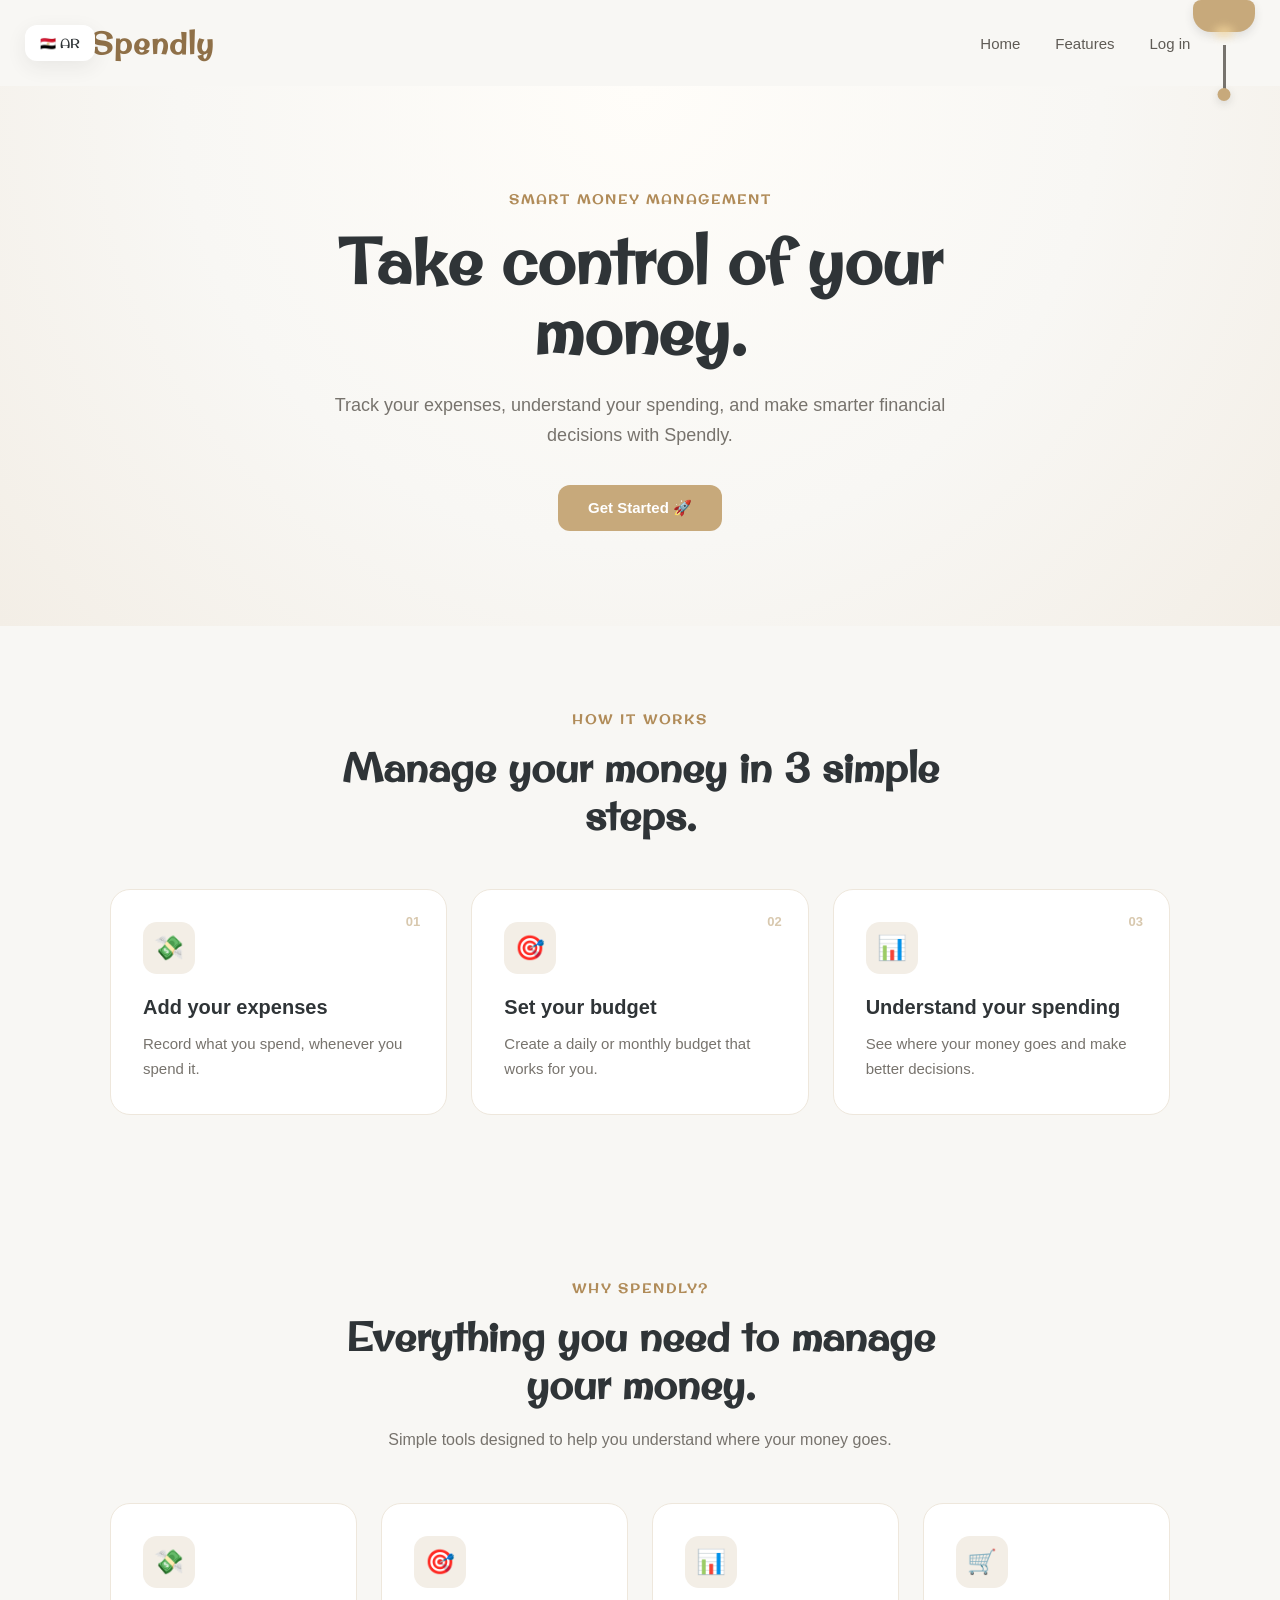
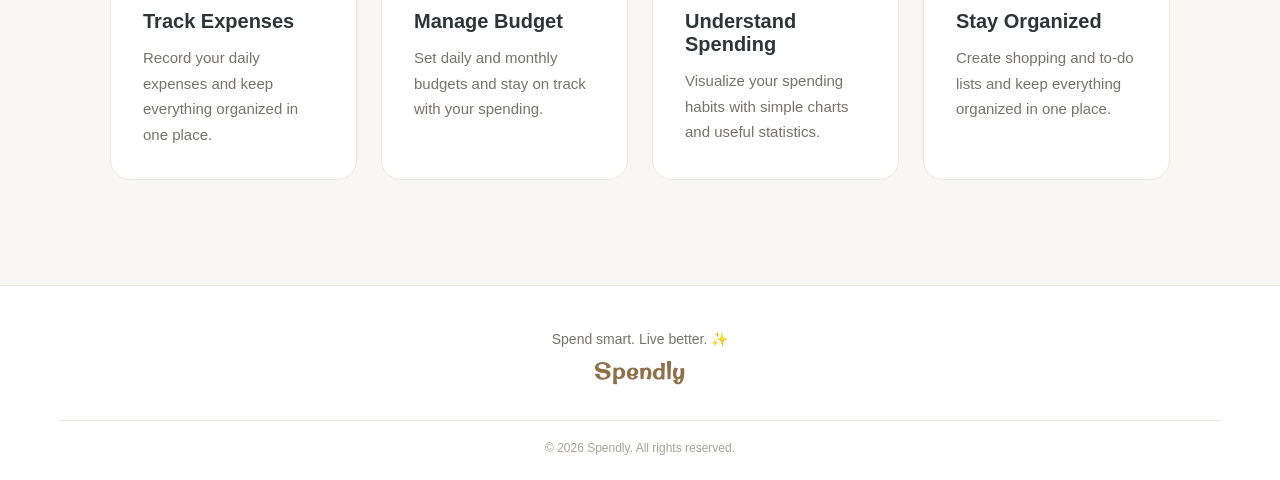
==== commit 2605c719: "Update Spendly landing page and theme" ====
--- a/index.html
+++ b/index.html
@@ -2,6 +2,7 @@
 <html lang="en">
 
 <head>
+
     <meta charset="UTF-8">
     <meta name="viewport" content="width=device-width, initial-scale=1.0">
 
@@ -18,67 +19,155 @@
     >
 
     <link rel="stylesheet" href="style.css">
+
 </head>
 
+
 <body>
 
-    <!-- Splash Screen -->
+    <!-- =========================
+         Splash Screen
+    ========================== -->
+
     <div class="splash-screen">
-        <img src="assets/spendly-logo.png" alt="Spendly logo">
+
+        <img
+            src="assets/spendly-logo.png"
+            alt="Spendly logo"
+        >
+
     </div>
 
 
-    <!-- Header -->
+    <!-- =========================
+         Theme Lamp
+    ========================== -->
+
+    <div class="theme-lamp">
+
+        <div class="lamp">
+
+            <div class="lamp-shade"></div>
+
+            <div class="lamp-light"></div>
+
+        </div>
+
+
+        <div class="lamp-cord" id="lamp-cord">
+
+            <div class="cord-handle"></div>
+
+        </div>
+
+    </div>
+
+
+    <!-- =========================
+         Header
+    ========================== -->
+
     <header>
 
-        <div class="logo">Spendly</div>
+        <div class="logo">
+            Spendly
+        </div>
+
 
         <nav>
-            <a href="#">Home</a>
-            <a href="#features">Features</a>
-            <a href="pages/login.html">Login</a>
+
+            <a href="#" data-i18n="home">
+                Home
+            </a>
+
+            <a href="#features" data-i18n="featuresNav">
+                Features
+            </a>
+
+            <a href="pages/login.html" data-i18n="login">
+                Login
+            </a>
+
         </nav>
 
     </header>
 
 
-    <!-- Hero -->
+    <!-- =========================
+         Hero
+    ========================== -->
+
     <section class="hero">
 
-        <p class="hero-label">SMART MONEY MANAGEMENT</p>
-
-        <h1>Take control of your money.</h1>
-
-        <p class="hero-text">
+        <p
+            class="hero-label"
+            data-i18n="heroLabel"
+        >
+            SMART MONEY MANAGEMENT
+        </p>
+
+
+        <h1 data-i18n="heroTitle">
+            Take control of your money.
+        </h1>
+
+
+        <p
+            class="hero-text"
+            data-i18n="heroText"
+        >
             Track your expenses, understand your spending,
             and make smarter financial decisions with Spendly.
         </p>
 
-        <button onclick="window.location.href='pages/login.html'">
+
+        <button
+            onclick="window.location.href='pages/login.html'"
+            data-i18n="getStarted"
+        >
             Get Started 🚀
         </button>
 
     </section>
 
 
-    <!-- How It Works -->
+    <!-- =========================
+         How It Works
+    ========================== -->
+
     <section class="how-it-works">
 
-        <p class="section-label">HOW IT WORKS</p>
-
-        <h2>Manage your money in 3 simple steps.</h2>
+        <p
+            class="section-label"
+            data-i18n="howItWorksLabel"
+        >
+            HOW IT WORKS
+        </p>
+
+
+        <h2 data-i18n="howItWorksTitle">
+            Manage your money in 3 simple steps.
+        </h2>
+
 
         <div class="steps-container">
 
+
             <div class="step-card">
 
-                <span class="step-number">01</span>
-
-                <div class="step-icon">💸</div>
-
-                <h3>Add your expenses</h3>
-
-                <p>
+                <span class="step-number">
+                    01
+                </span>
+
+                <div class="step-icon">
+                    💸
+                </div>
+
+                <h3 data-i18n="stepOneTitle">
+                    Add your expenses
+                </h3>
+
+                <p data-i18n="stepOneText">
                     Record what you spend, whenever you spend it.
                 </p>
 
@@ -87,13 +176,19 @@
 
             <div class="step-card">
 
-                <span class="step-number">02</span>
-
-                <div class="step-icon">🎯</div>
-
-                <h3>Set your budget</h3>
-
-                <p>
+                <span class="step-number">
+                    02
+                </span>
+
+                <div class="step-icon">
+                    🎯
+                </div>
+
+                <h3 data-i18n="stepTwoTitle">
+                    Set your budget
+                </h3>
+
+                <p data-i18n="stepTwoText">
                     Create a daily or monthly budget that works for you.
                 </p>
 
@@ -102,31 +197,56 @@
 
             <div class="step-card">
 
-                <span class="step-number">03</span>
-
-                <div class="step-icon">📊</div>
-
-                <h3>Understand your spending</h3>
-
-                <p>
+                <span class="step-number">
+                    03
+                </span>
+
+                <div class="step-icon">
+                    📊
+                </div>
+
+                <h3 data-i18n="stepThreeTitle">
+                    Understand your spending
+                </h3>
+
+                <p data-i18n="stepThreeText">
                     See where your money goes and make better decisions.
                 </p>
 
             </div>
 
+
         </div>
 
     </section>
 
 
-    <!-- Features -->
-    <section class="features" id="features">
-
-        <p class="features-label">WHY SPENDLY?</p>
-
-        <h2>Everything you need to manage your money.</h2>
-
-        <p class="features-description">
+    <!-- =========================
+         Features
+    ========================== -->
+
+    <section
+        class="features"
+        id="features"
+    >
+
+        <p
+            class="features-label"
+            data-i18n="whySpendly"
+        >
+            WHY SPENDLY?
+        </p>
+
+
+        <h2 data-i18n="featuresTitle">
+            Everything you need to manage your money.
+        </h2>
+
+
+        <p
+            class="features-description"
+            data-i18n="featuresDescription"
+        >
             Simple tools designed to help you understand
             where your money goes.
         </p>
@@ -134,14 +254,18 @@
 
         <div class="feature-cards">
 
-            <!-- Track Expenses -->
+
             <div class="feature-card">
 
-                <div class="feature-icon">💸</div>
-
-                <h3>Track Expenses</h3>
-
-                <p>
+                <div class="feature-icon">
+                    💸
+                </div>
+
+                <h3 data-i18n="trackExpenses">
+                    Track Expenses
+                </h3>
+
+                <p data-i18n="trackExpensesText">
                     Record your daily expenses and keep
                     everything organized in one place.
                 </p>
@@ -149,14 +273,17 @@
             </div>
 
 
-            <!-- Manage Budget -->
             <div class="feature-card">
 
-                <div class="feature-icon">🎯</div>
-
-                <h3>Manage Budget</h3>
-
-                <p>
+                <div class="feature-icon">
+                    🎯
+                </div>
+
+                <h3 data-i18n="manageBudget">
+                    Manage Budget
+                </h3>
+
+                <p data-i18n="manageBudgetText">
                     Set daily and monthly budgets and
                     stay on track with your spending.
                 </p>
@@ -164,14 +291,17 @@
             </div>
 
 
-            <!-- Understand Spending -->
             <div class="feature-card">
 
-                <div class="feature-icon">📊</div>
-
-                <h3>Understand Spending</h3>
-
-                <p>
+                <div class="feature-icon">
+                    📊
+                </div>
+
+                <h3 data-i18n="understandSpending">
+                    Understand Spending
+                </h3>
+
+                <p data-i18n="understandSpendingText">
                     Visualize your spending habits with
                     simple charts and useful statistics.
                 </p>
@@ -179,42 +309,70 @@
             </div>
 
 
-            <!-- Stay Organized -->
             <div class="feature-card">
 
-                <div class="feature-icon">🛒</div>
-
-                <h3>Stay Organized</h3>
-
-                <p>
+                <div class="feature-icon">
+                    🛒
+                </div>
+
+                <h3 data-i18n="stayOrganized">
+                    Stay Organized
+                </h3>
+
+                <p data-i18n="stayOrganizedText">
                     Create shopping and to-do lists and
                     keep everything organized in one place.
                 </p>
 
             </div>
 
+
         </div>
 
     </section>
 
 
+    <!-- =========================
+         Footer
+    ========================== -->
 
     <footer>
 
-    <div class="footer-brand">
-
-        <p class="footer-tagline">Spend smart. Live better. 💜</p>
-
-        <div class="logo">Spendly</div>
-
-    </div>
-
-    <div class="footer-bottom">
-        <p>© 2026 Spendly. All rights reserved.</p>
-    </div>
-
-</footer>
-
+        <div class="footer-brand">
+
+            <p
+                class="footer-tagline"
+                data-i18n="footerTagline"
+            >
+                Spend smart. Live better. ✨
+            </p>
+
+
+            <div class="logo">
+                Spendly
+            </div>
+
+        </div>
+
+
+        <div class="footer-bottom">
+
+            <p data-i18n="footerCopyright">
+                © 2026 Spendly. All rights reserved.
+            </p>
+
+        </div>
+
+    </footer>
+
+
+    <!-- =========================
+         Scripts
+    ========================== -->
+
+    <script src="js/theme.js"></script>
+
+    <script src="js/language.js"></script>
 
 </body>
 
--- a/style.css
+++ b/style.css
@@ -1,157 +1,220 @@
+/* =========================
+   General
+========================= */
+
 * {
     box-sizing: border-box;
+    margin: 0;
+    padding: 0;
+}
+
+html {
+    scroll-behavior: smooth;
 }
 
 body {
-    margin: 0;
     font-family: Arial, sans-serif;
-    background-color: #f8f9ff;
-    color: #172033;
-}
-
-
-/* ============================= */
-/* Header */
-/* ============================= */
+
+    background: #f8f7f4;
+
+    color: #2f3437;
+
+    transition:
+        background 0.5s ease,
+        color 0.5s ease;
+}
+
+
+/* =========================
+   Header
+========================= */
+
+/* =========================
+   Header
+========================= */
 
 header {
+    width: 100%;
+    padding: 24px 7%;
     display: flex;
     align-items: center;
     justify-content: space-between;
-
-    padding: 20px 60px;
-
-    background-color: white;
+    background: #f8f7f4;
+    position: relative;
+    z-index: 100;
 }
 
 .logo {
     font-family: "Original Surfer", cursive;
-    font-size: 24px;
+    font-size: 30px;
     font-weight: 700;
-    color: #5b4bdb;
-    cursor: pointer;
+    color: #8f7048;
+    letter-spacing: 1px;
 }
 
 nav {
     display: flex;
-    gap: 32px;
+    align-items: center;
+    gap: 35px;
 }
 
 nav a {
     text-decoration: none;
-    color: #667085;
+    color: #5f5b55;
     font-size: 15px;
-
-    transition: color 0.3s ease;
+    transition: color 0.2s ease;
 }
 
 nav a:hover {
-    color: #5b4bdb;
-}
-
-
-/* ============================= */
-/* Hero */
-/* ============================= */
+    color: #a27d4f;
+}
+nav a:hover {
+    color: #b08b58;
+
+    transform: translateY(-1px);
+}
+
+
+/* =========================
+   Hero
+========================= */
 
 .hero {
     text-align: center;
 
-    padding: 100px 20px 90px;
+    padding: 105px 20px 95px;
+
+    background:
+        radial-gradient(
+            circle at top,
+            #fffdf9 0%,
+            #f8f7f4 55%,
+            #f3eee6 100%
+        );
+
+    transition: background 0.5s ease;
 }
 
 .hero-label {
-    margin: 0 0 18px;
-
-    color: #5b4bdb;
+    margin-bottom: 18px;
+
+    color: #b08b58;
+
     font-family: "Original Surfer", cursive;
+
     font-size: 13px;
+
     font-weight: 700;
+
     letter-spacing: 2px;
 }
 
 .hero h1 {
-    max-width: 750px;
+    max-width: 780px;
 
     margin: 0 auto 24px;
 
-    color: #172033;
+    color: #2f3437;
+
     font-family: "Original Surfer", cursive;
+
     font-size: 64px;
+
     line-height: 1.1;
 }
 
 .hero-text {
-    max-width: 600px;
-
-    margin: 0 auto 32px;
-
-    color: #667085;
+    max-width: 620px;
+
+    margin: 0 auto 34px;
+
+    color: #77736d;
+
     font-size: 18px;
+
     line-height: 1.7;
 }
 
 .hero button {
     border: none;
 
-    padding: 14px 28px;
-
-    background-color: #5b4bdb;
-    color: white;
-
-    border-radius: 10px;
+    padding: 14px 30px;
+
+    background: #c7a97b;
+
+    color: #ffffff;
+
+    border-radius: 12px;
+
+    font-family: inherit;
 
     font-size: 15px;
+
     font-weight: 600;
 
     cursor: pointer;
 
-    transition: 0.3s ease;
+    transition:
+        transform 0.3s ease,
+        box-shadow 0.3s ease,
+        background 0.3s ease;
 }
 
 .hero button:hover {
-    transform: translateY(-2px);
-
-    box-shadow: 0 8px 20px rgba(91, 75, 219, 0.25);
-}
-
-
-/* ============================= */
-/* How It Works */
-/* ============================= */
+    transform: translateY(-3px);
+
+    background: #b99768;
+
+    box-shadow:
+        0 10px 24px rgba(176, 139, 88, 0.22);
+}
+
+
+/* =========================
+   How It Works
+========================= */
 
 .how-it-works {
     max-width: 1100px;
 
     margin: 0 auto;
 
-    padding: 80px 20px;
+    padding: 85px 20px;
 
     text-align: center;
 }
 
 .section-label {
-    margin: 0 0 16px;
-
-    color: #5b4bdb;
+    margin-bottom: 16px;
+
+    color: #b08b58;
+
     font-family: "Original Surfer", cursive;
+
     font-size: 13px;
+
     font-weight: 700;
+
     letter-spacing: 2px;
 }
 
 .how-it-works h2 {
-    max-width: 650px;
+    max-width: 680px;
 
     margin: 0 auto 50px;
 
-    color: #172033;
+    color: #2f3437;
+
+    font-family: "Original Surfer", cursive;
+
     font-size: 40px;
+
     line-height: 1.2;
 }
 
 .steps-container {
     display: flex;
+
     gap: 24px;
 }
 
@@ -162,33 +225,39 @@
 
     padding: 32px;
 
-    background-color: white;
-
-    border: 1px solid #eeeef5;
+    background: #ffffff;
+
+    border: 1px solid #eee7dc;
+
     border-radius: 20px;
 
     text-align: left;
 
     transition:
         transform 0.3s ease,
-        box-shadow 0.3s ease;
+        box-shadow 0.3s ease,
+        background 0.5s ease,
+        border-color 0.5s ease;
 }
 
 .step-card:hover {
     transform: translateY(-6px);
 
-    box-shadow: 0 15px 40px rgba(30, 35, 90, 0.10);
+    box-shadow:
+        0 15px 40px rgba(47, 52, 55, 0.08);
 }
 
 .step-number {
     position: absolute;
 
     top: 24px;
+
     right: 26px;
 
-    color: #d8d4ff;
+    color: #d8c8ae;
 
     font-size: 13px;
+
     font-weight: 700;
 }
 
@@ -197,12 +266,14 @@
     height: 52px;
 
     display: flex;
+
     align-items: center;
+
     justify-content: center;
 
     margin-bottom: 22px;
 
-    background-color: #eeeaff;
+    background: #f3eee6;
 
     border-radius: 14px;
 
@@ -210,58 +281,61 @@
 }
 
 .step-card h3 {
-    margin: 0 0 12px;
-
-    color: #172033;
+    margin-bottom: 12px;
+
+    color: #2f3437;
 
     font-size: 20px;
 }
 
 .step-card p {
-    margin: 0;
-
-    color: #667085;
+    color: #77736d;
 
     font-size: 15px;
+
     line-height: 1.7;
 }
 
 
-/* ============================= */
-/* Features */
-/* ============================= */
+/* =========================
+   Features
+========================= */
 
 .features {
     max-width: 1100px;
 
     margin: 0 auto;
 
-    padding: 80px 20px 100px;
+    padding: 80px 20px 105px;
 
     text-align: center;
 }
 
 .features-label {
-    margin: 0 0 16px;
-
-    color: #5b4bdb;
+    margin-bottom: 16px;
+
+    color: #b08b58;
 
     font-family: "Original Surfer", cursive;
+
     font-size: 13px;
+
     font-weight: 700;
 
     letter-spacing: 2px;
 }
 
 .features h2 {
-    max-width: 650px;
+    max-width: 680px;
 
     margin: 0 auto 18px;
 
-    color: #172033;
+    color: #2f3437;
 
     font-family: "Original Surfer", cursive;
+
     font-size: 40px;
+
     line-height: 1.2;
 }
 
@@ -270,9 +344,10 @@
 
     margin: 0 auto 50px;
 
-    color: #667085;
+    color: #77736d;
 
     font-size: 16px;
+
     line-height: 1.7;
 }
 
@@ -287,22 +362,26 @@
 .feature-card {
     padding: 32px;
 
-    background-color: white;
-
-    border: 1px solid #eeeef5;
+    background: #ffffff;
+
+    border: 1px solid #eee7dc;
+
     border-radius: 20px;
 
     text-align: left;
 
     transition:
         transform 0.3s ease,
-        box-shadow 0.3s ease;
+        box-shadow 0.3s ease,
+        background 0.5s ease,
+        border-color 0.5s ease;
 }
 
 .feature-card:hover {
     transform: translateY(-6px);
 
-    box-shadow: 0 15px 40px rgba(30, 35, 90, 0.10);
+    box-shadow:
+        0 15px 40px rgba(47, 52, 55, 0.08);
 }
 
 .feature-icon {
@@ -310,12 +389,14 @@
     height: 52px;
 
     display: flex;
+
     align-items: center;
+
     justify-content: center;
 
     margin-bottom: 22px;
 
-    background-color: #eeeaff;
+    background: #f3eee6;
 
     border-radius: 14px;
 
@@ -323,33 +404,36 @@
 }
 
 .feature-card h3 {
-    margin: 0 0 12px;
-
-    color: #172033;
+    margin-bottom: 12px;
+
+    color: #2f3437;
 
     font-size: 20px;
 }
 
 .feature-card p {
-    margin: 0;
-
-    color: #667085;
+    color: #77736d;
 
     font-size: 15px;
+
     line-height: 1.7;
 }
 
 
-/* ============================= */
-/* Footer */
-/* ============================= */
+/* =========================
+   Footer
+========================= */
 
 footer {
     padding: 45px 60px 25px;
 
-    background-color: white;
-
-    border-top: 1px solid #eeeef5;
+    background: #ffffff;
+
+    border-top: 1px solid #eee7dc;
+
+    transition:
+        background 0.5s ease,
+        border-color 0.5s ease;
 }
 
 .footer-brand {
@@ -357,9 +441,9 @@
 }
 
 .footer-tagline {
-    margin: 0 0 10px;
-
-    color: #667085;
+    margin-bottom: 10px;
+
+    color: #77736d;
 
     font-size: 14px;
 }
@@ -373,23 +457,21 @@
 
     padding-top: 20px;
 
-    border-top: 1px solid #eeeef5;
+    border-top: 1px solid #eee7dc;
 
     text-align: center;
 }
 
 .footer-bottom p {
-    margin: 0;
-
-    color: #98a2b3;
+    color: #aaa39a;
 
     font-size: 12px;
 }
 
 
-/* ============================= */
-/* Splash Screen */
-/* ============================= */
+/* =========================
+   Splash Screen
+========================= */
 
 .splash-screen {
     position: fixed;
@@ -397,64 +479,311 @@
     inset: 0;
 
     display: flex;
+
     align-items: center;
+
     justify-content: center;
 
-    background: #f7f5ff;
+    background:
+        radial-gradient(
+            circle at center,
+            #fffdf9 0%,
+            #f3eee6 55%,
+            #e9dfd0 100%
+        );
 
     z-index: 9999;
 
-    animation: splashFade 3s ease forwards;
+    animation:
+        splashFade 3s ease forwards;
 }
 
 .splash-screen img {
     width: 400px;
+
     height: 400px;
 
     object-fit: cover;
 
-    animation: logoPop 3s ease;
+    animation:
+        logoPop 3s ease;
 }
 
 @keyframes logoPop {
+
     0% {
         opacity: 0;
+
         transform: scale(0.7);
     }
 
     40% {
         opacity: 1;
+
         transform: scale(1.05);
     }
 
     70% {
         opacity: 1;
+
         transform: scale(1);
     }
 
     100% {
         opacity: 1;
+
         transform: scale(1);
     }
+
 }
 
 @keyframes splashFade {
+
     0%,
     80% {
         opacity: 1;
+
         visibility: visible;
     }
 
     100% {
         opacity: 0;
+
         visibility: hidden;
     }
-}
-
-
-/* ============================= */
-/* Responsive */
-/* ============================= */
+
+}
+
+
+/* =========================
+   Theme Lamp
+========================= */
+
+.theme-lamp {
+    position: fixed;
+
+    top: 0;
+
+    right: 25px;
+
+    z-index: 10000;
+
+    display: flex;
+
+    flex-direction: column;
+
+    align-items: center;
+}
+
+.lamp {
+    position: relative;
+
+    width: 62px;
+
+    height: 45px;
+}
+
+.lamp-shade {
+    width: 62px;
+
+    height: 32px;
+
+    background: #c7a97b;
+
+    border-radius:
+        8px 8px 18px 18px;
+
+    box-shadow:
+        0 4px 10px rgba(47, 52, 55, 0.12);
+
+    transition:
+        background 0.4s ease,
+        box-shadow 0.4s ease;
+}
+
+.lamp-light {
+    position: absolute;
+
+    left: 50%;
+
+    top: 27px;
+
+    width: 20px;
+
+    height: 10px;
+
+    transform: translateX(-50%);
+
+    background: #f7d99e;
+
+    border-radius: 50%;
+
+    filter: blur(4px);
+
+    opacity: 0.8;
+
+    transition: opacity 0.4s ease;
+}
+
+.lamp-cord {
+    width: 3px;
+
+    height: 48px;
+
+    background: #77736d;
+
+    cursor: pointer;
+
+    transition:
+        height 0.2s ease,
+        background 0.3s ease;
+}
+
+.cord-handle {
+    position: absolute;
+
+    margin-top: 43px;
+
+    left: 50%;
+
+    transform: translateX(-50%);
+
+    width: 13px;
+
+    height: 13px;
+
+    background: #c7a97b;
+
+    border-radius: 50%;
+
+    cursor: pointer;
+
+    box-shadow:
+        0 3px 8px rgba(47, 52, 55, 0.15);
+}
+
+.theme-lamp.pulling .lamp-cord {
+    height: 58px;
+}
+
+
+/* =========================
+   Night Mode
+========================= */
+
+body.night-mode {
+    background: #1f2128;
+
+    color: #eee8dc;
+}
+
+body.night-mode header,
+body.night-mode footer {
+    background: #242630;
+
+    border-color: #343741;
+}
+
+body.night-mode .logo {
+    color: #f5cfa3;
+}
+
+body.night-mode nav a {
+    color: #bcb8b0;
+}
+
+body.night-mode nav a:hover {
+    color: #f5cfa3;
+}
+
+body.night-mode .hero {
+    background:
+        radial-gradient(
+            circle at top,
+            #30333d 0%,
+            #242630 55%,
+            #1f2128 100%
+        );
+}
+
+body.night-mode .hero h1,
+body.night-mode .how-it-works h2,
+body.night-mode .features h2,
+body.night-mode .step-card h3,
+body.night-mode .feature-card h3 {
+    color: #eee8dc;
+}
+
+body.night-mode .hero-text,
+body.night-mode .step-card p,
+body.night-mode .feature-card p,
+body.night-mode .features-description,
+body.night-mode .footer-tagline {
+    color: #bcb8b0;
+}
+
+body.night-mode .hero-label,
+body.night-mode .section-label,
+body.night-mode .features-label {
+    color: #f5cfa3;
+}
+
+body.night-mode .hero button {
+    background: #f5cfa3;
+
+    color: #242630;
+}
+
+body.night-mode .step-card,
+body.night-mode .feature-card {
+    background: #242630;
+
+    border-color: #343741;
+}
+
+body.night-mode .step-card:hover,
+body.night-mode .feature-card:hover {
+    box-shadow:
+        0 15px 40px rgba(0, 0, 0, 0.25);
+}
+
+body.night-mode .step-icon,
+body.night-mode .feature-icon {
+    background: #30333d;
+}
+
+body.night-mode .step-number {
+    color: #665c4d;
+}
+
+body.night-mode .footer-bottom {
+    border-color: #343741;
+}
+
+body.night-mode .footer-bottom p {
+    color: #85817a;
+}
+
+body.night-mode .lamp-shade {
+    background: #f5cfa3;
+}
+
+body.night-mode .lamp-light {
+    opacity: 0.25;
+}
+
+body.night-mode .lamp-cord {
+    background: #918d86;
+}
+
+body.night-mode .cord-handle {
+    background: #f5cfa3;
+}
+
+
+/* =========================
+   Mobile
+========================= */
 
 @media (max-width: 900px) {
 
@@ -519,6 +848,7 @@
 
     .splash-screen img {
         width: 280px;
+
         height: 280px;
     }
 
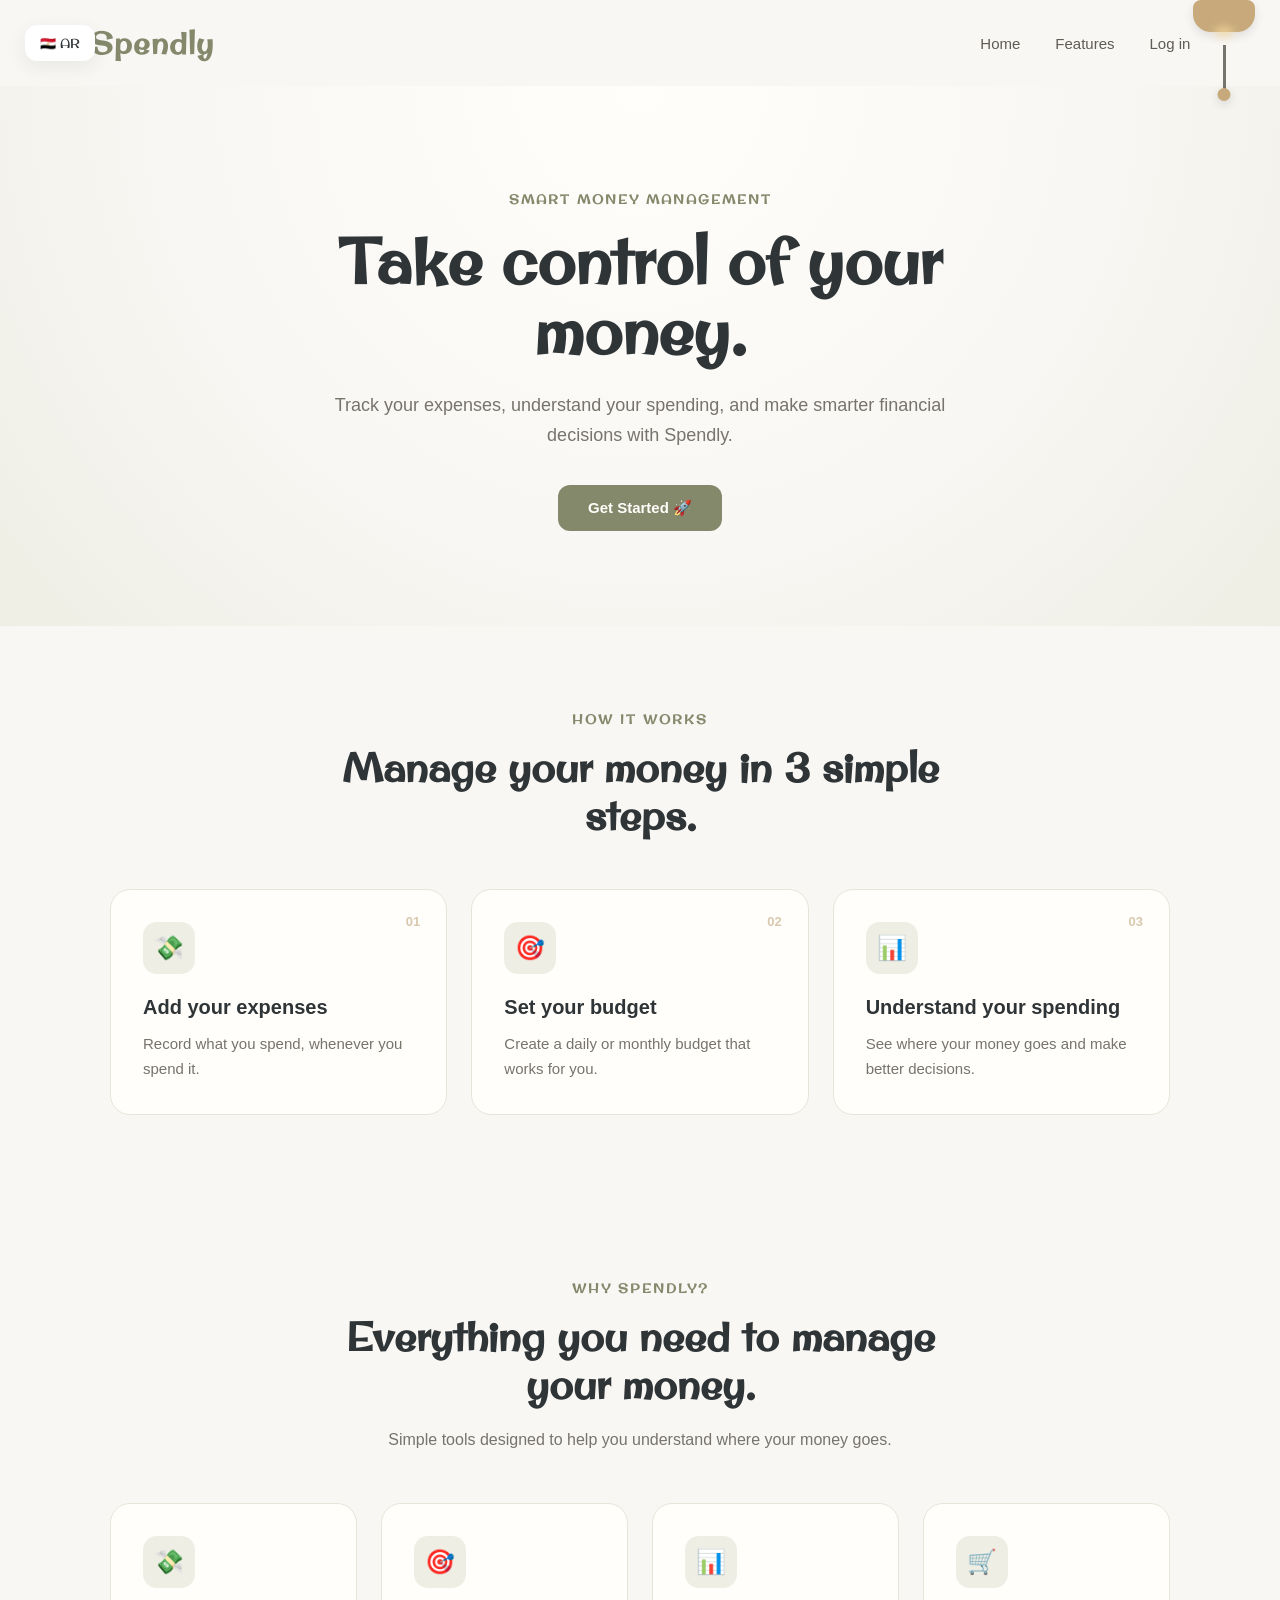
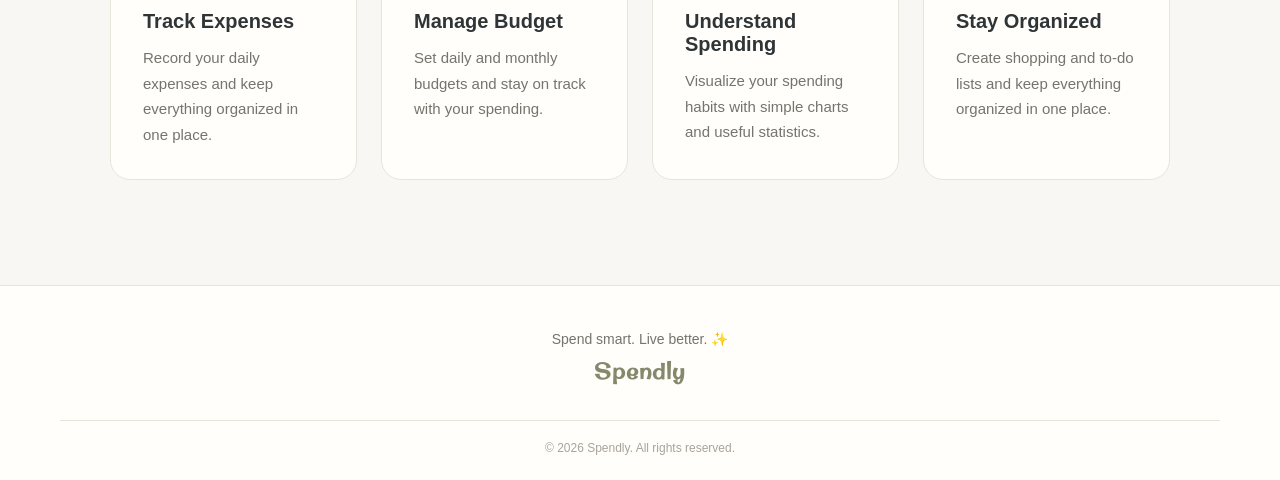
==== commit c1cbb029: "Update Spendly UI, theme, and language" ====
--- a/index.html
+++ b/index.html
@@ -8,7 +8,7 @@
 
     <title>Spendly</title>
 
-    <link rel="icon" type="image/png" href="assets/spendly-logo.png">
+    <link rel="icon" type="image/png" href="./assets/Spendly Wallet Logo.png">
 
     <link rel="preconnect" href="https://fonts.googleapis.com">
     <link rel="preconnect" href="https://fonts.gstatic.com" crossorigin>
@@ -32,8 +32,7 @@
     <div class="splash-screen">
 
         <img
-            src="assets/spendly-logo.png"
-            alt="Spendly logo"
+            src="./assets/Spendly Wallet Logo.png" alt="Spendly Logo">
         >
 
     </div>
--- a/style.css
+++ b/style.css
@@ -856,4 +856,122 @@
         padding: 40px 20px 20px;
     }
 
-}+}
+
+
+/* =========================
+   Unified Spendly Colors
+========================= */
+
+:root {
+    --page-bg: #f8f7f4;
+    --card-bg: #fffefa;
+    --main-text: #2f3437;
+    --muted-text: #898b80;
+    --accent: #85896c;
+    --border-color: #e7e5da;
+}
+
+/* Main background and header */
+body {
+    background: var(--page-bg);
+    color: var(--main-text);
+}
+
+header {
+    background: var(--page-bg);
+}
+
+/* Brand and navigation */
+.logo {
+    color: var(--accent);
+}
+
+nav a:hover {
+    color: var(--accent);
+}
+
+/* Hero */
+.hero {
+    background: radial-gradient(
+        circle at top,
+        #fffefa 0%,
+        #f8f7f4 55%,
+        #eeeee4 100%
+    );
+}
+
+.hero-label,
+.section-label,
+.features-label {
+    color: var(--accent);
+}
+
+/* Main button — same as Login */
+.hero button {
+    background: var(--accent);
+    color: #fffefa;
+}
+
+.hero button:hover {
+    background: #74785d;
+    box-shadow: 0 10px 24px rgba(133, 137, 108, 0.22);
+}
+
+/* Cards */
+.step-card,
+.feature-card {
+    background: var(--card-bg);
+    border-color: var(--border-color);
+}
+
+.step-icon,
+.feature-icon {
+    background: #eeeee4;
+}
+
+/* Footer */
+footer {
+    background: var(--card-bg);
+    border-color: var(--border-color);
+}
+
+.footer-bottom {
+    border-color: var(--border-color);
+}
+
+/* Dark Mode */
+body.night-mode {
+    background: #171923;
+    color: #eee8dc;
+}
+
+body.night-mode header,
+body.night-mode footer,
+body.night-mode .step-card,
+body.night-mode .feature-card {
+    background: #242630;
+    border-color: #3a3d47;
+}
+
+body.night-mode .logo,
+body.night-mode .hero-label,
+body.night-mode .section-label,
+body.night-mode .features-label,
+body.night-mode nav a:hover {
+    color: #f5cfa3;
+}
+
+body.night-mode .hero button {
+    background: #f5cfa3;
+    color: #242630;
+}
+
+body.night-mode .hero button:hover {
+    background: #e9bd8b;
+}
+
+body.night-mode .step-icon,
+body.night-mode .feature-icon {
+    background: #30333d;
+}
